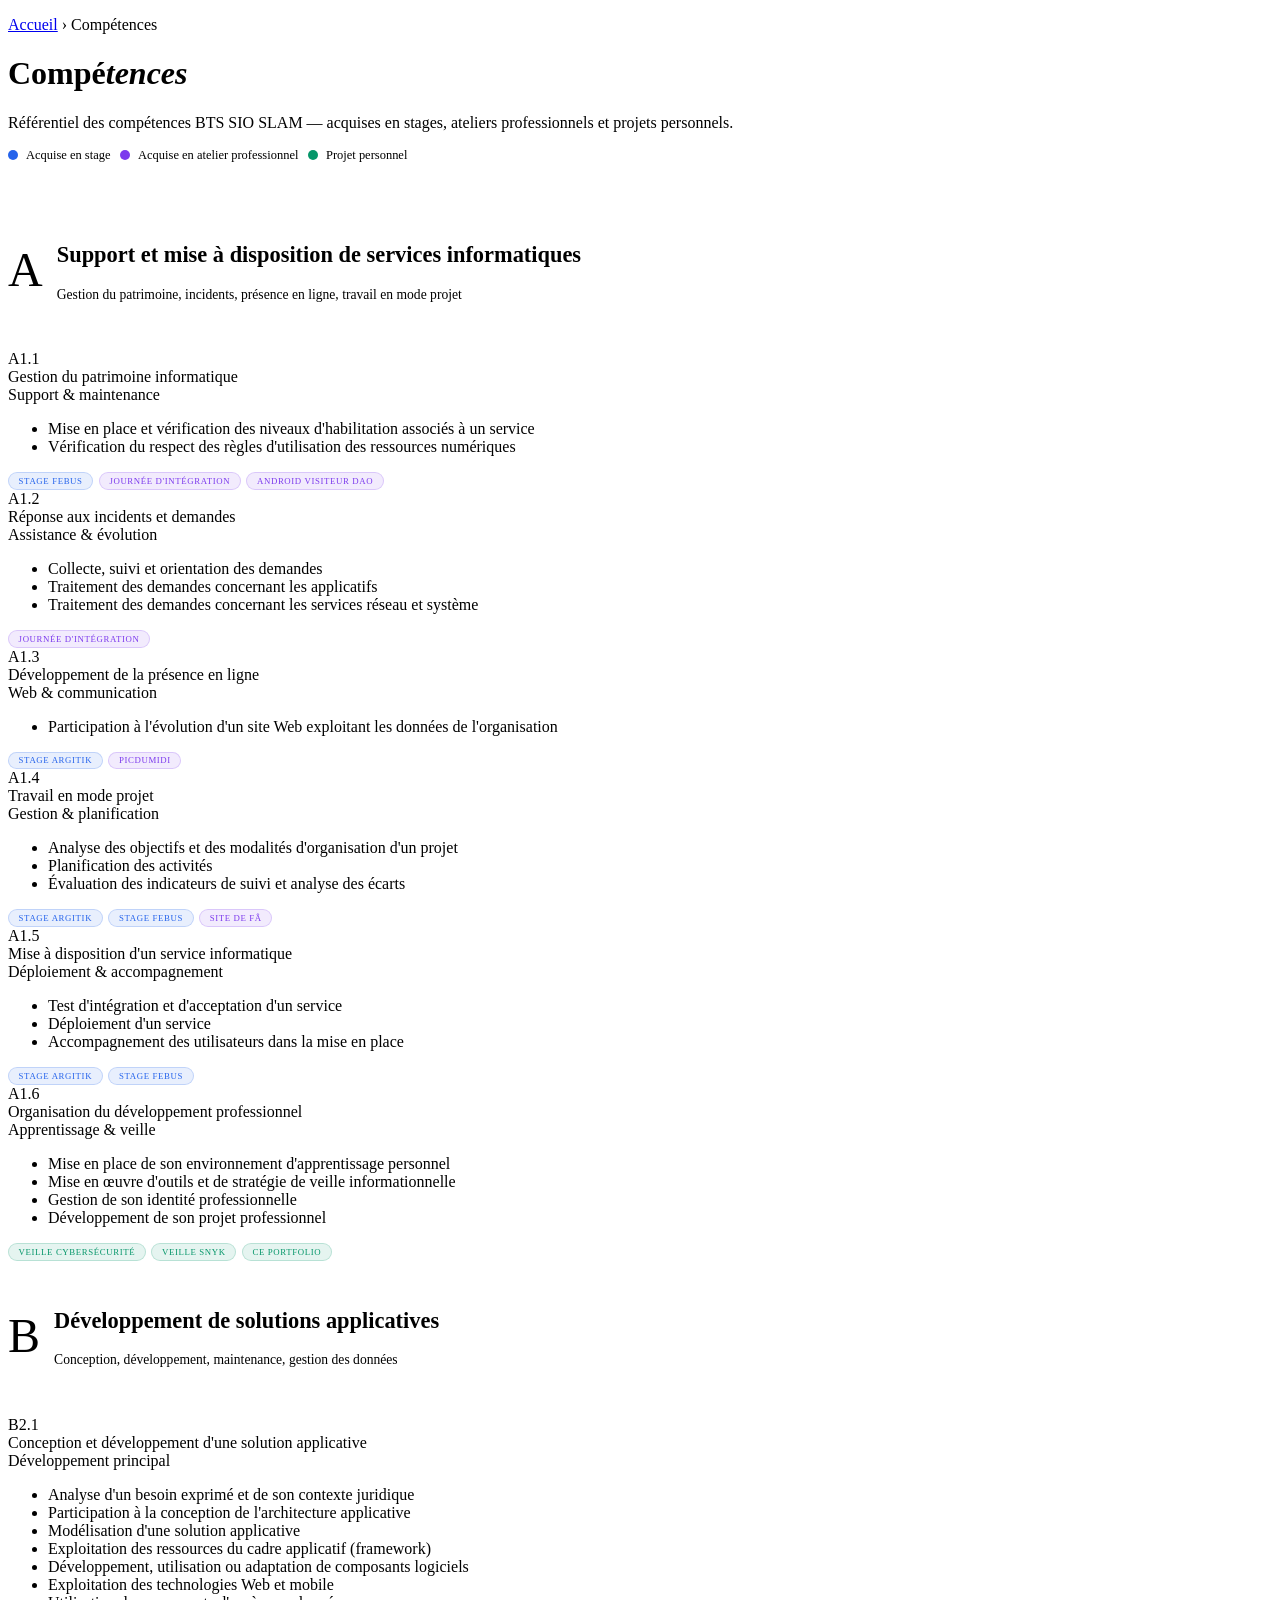
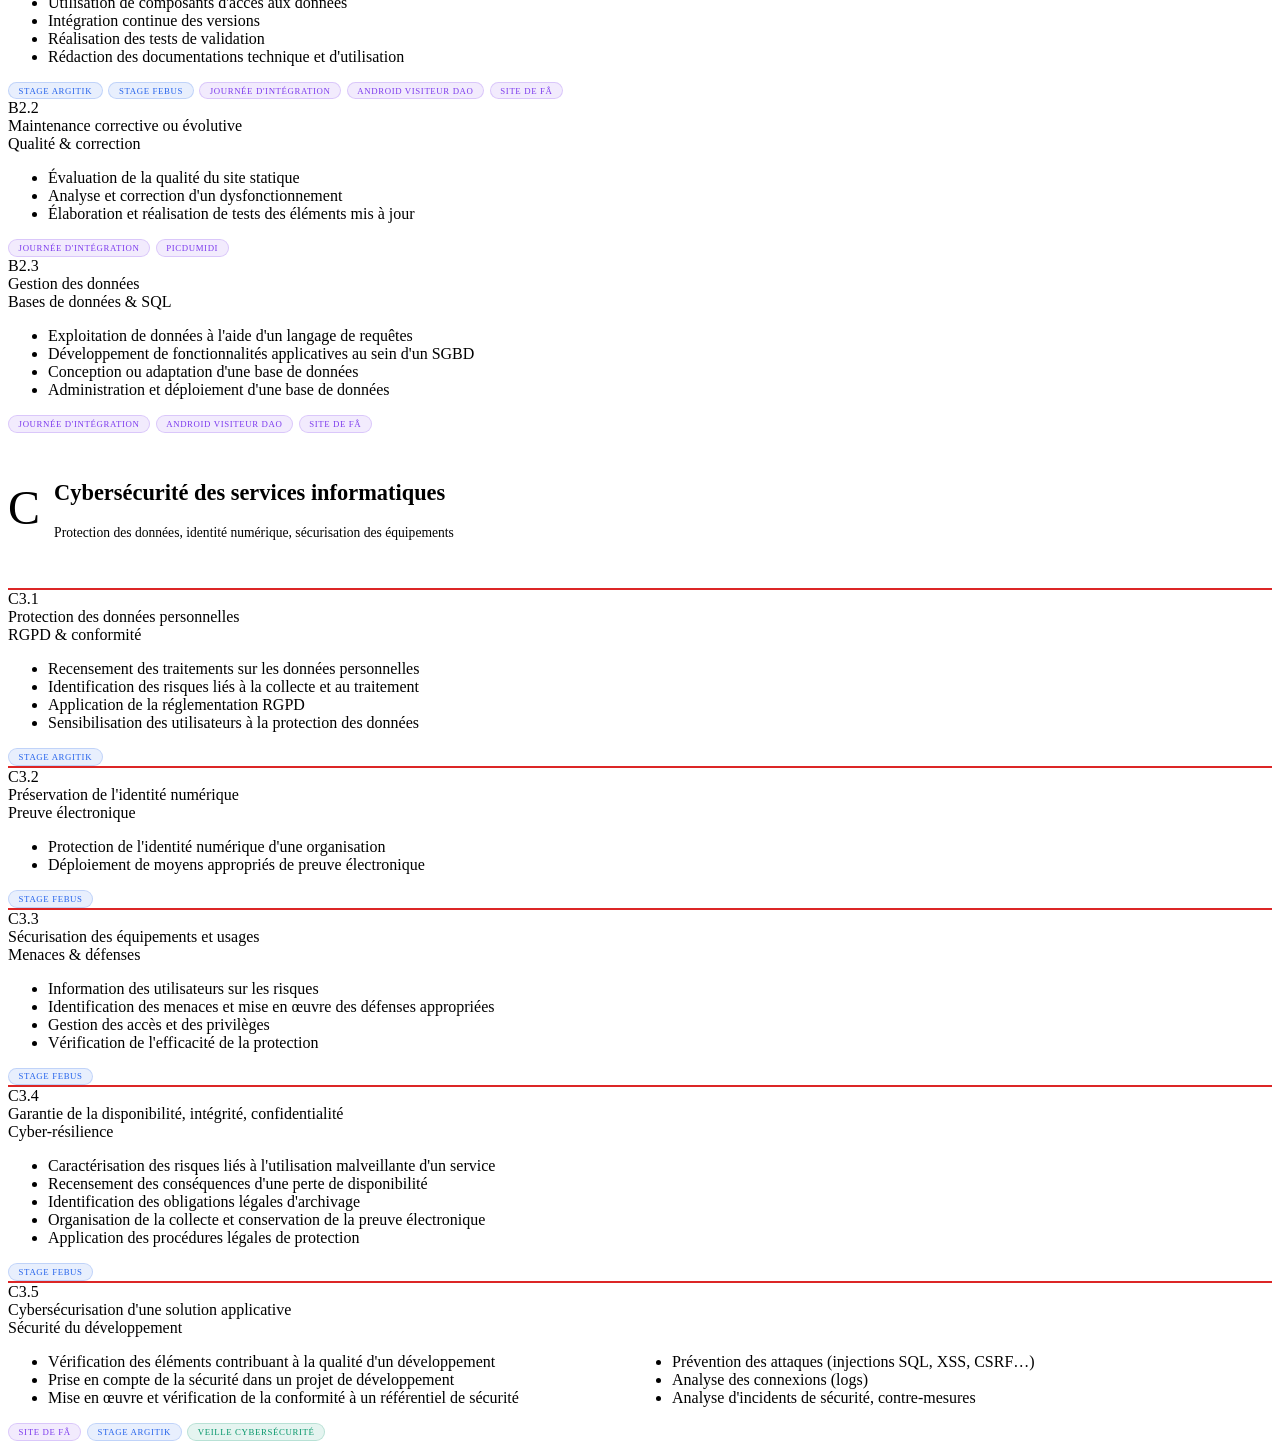
==== portfolio/pages/competences.html @ 2423eb5c "Remplacer Gestion Commande V2 par Android Visiteur DAO - Créer nouvelle page atelier-android-visiteu" ====
<!DOCTYPE html>
<html lang="fr" data-theme="light">
<head>
<meta charset="UTF-8">
<!-- Sécurité -->
<meta http-equiv="Content-Security-Policy" content="default-src 'self'; script-src 'self'; style-src 'self' 'unsafe-inline' https://fonts.googleapis.com; font-src 'self' https://fonts.gstatic.com; img-src 'self' data:; connect-src 'self' https://formspree.io; frame-src 'none'; object-src 'none'; base-uri 'self'; form-action 'self' https://formspree.io;">
<meta name="referrer" content="strict-origin-when-cross-origin">
<meta name="viewport" content="width=device-width, initial-scale=1.0">
<title>Compétences BTS SIO — Annaëlle Champiau</title>
<meta name="description" content="Référentiel de compétences BTS SIO SLAM d'Annaëlle Champiau.">
<link rel="preconnect" href="https://fonts.googleapis.com">
<link rel="preconnect" href="https://fonts.gstatic.com" crossorigin>
<link href="https://fonts.googleapis.com/css2?family=Orbitron:wght@400;500;600;700;800&family=Exo+2:ital,wght@0,300;0,400;0,500;0,600;0,700;1,400&family=Baloo+2:wght@400;500;600;700;800&family=Quicksand:wght@300;400;500;600;700&family=JetBrains+Mono:wght@400;500;700&display=swap" rel="stylesheet">
<link rel="stylesheet" href="../assets/css/shared.css">
<style>
  /* Legend */
  .legend { display:flex; flex-wrap:wrap; gap:.6rem; margin-bottom:2rem; }
  .legend-item { display:flex; align-items:center; gap:.5rem; font-size:.78rem; color:var(--text-soft); }
  .legend-dot { width:10px; height:10px; border-radius:50%; flex-shrink:0; }
  .dot-stages    { background:#2563eb; }
  .dot-ateliers  { background:#7c3aed; }
  .dot-transv    { background:#059669; }
  .dot-secu      { background:#dc2626; }

  /* Competence block with source pills */
  .comp-source { display:flex; flex-wrap:wrap; gap:.35rem; margin-top:.75rem; }
  .source-pill {
    font-family:var(--font-mono); font-size:.55rem;
    padding:.18rem .6rem; border-radius:99px;
    letter-spacing:.07em; text-transform:uppercase;
  }
  .sp-stage   { background:rgba(37,99,235,.1); border:1px solid rgba(37,99,235,.2); color:#2563eb; }
  .sp-atelier { background:rgba(124,58,237,.1); border:1px solid rgba(124,58,237,.2); color:#7c3aed; }
  .sp-perso   { background:rgba(5,150,105,.1); border:1px solid rgba(5,150,105,.2); color:#059669; }

  /* Category header */
  .cat-header {
    padding:1.8rem 0 .6rem;
    display:flex; align-items:center; gap:1rem;
    margin-bottom:1.5rem;
  }
  .cat-num {
    font-family:var(--font-display); font-size:3rem; font-weight:300;
    color:var(--border-h); line-height:1; flex-shrink:0; letter-spacing:-.04em;
  }
  .cat-title { font-family:var(--font-display); font-size:1.4rem; font-weight:600; color:var(--text); }
  .cat-desc { font-size:.85rem; color:var(--text-soft); margin-top:.2rem; }
  .cat-line { flex:1; height:1px; background:var(--border); min-width:20px; }
</style>
</head>
<body>
<script src="../assets/js/nav-fragment.js"></script>

<header class="page-hero">
  <div class="page-hero-inner">
    <p class="page-breadcrumb"><a href="../../index.html">Accueil</a> › Compétences</p>
    <h1 class="page-title">Compé<em>tences</em></h1>
    <p class="page-subtitle">Référentiel des compétences BTS SIO SLAM — acquises en stages, ateliers professionnels et projets personnels.</p>
  </div>
</header>

<main id="main">

<!-- Légende -->
<section class="section" style="padding-bottom:0">
  <div class="container">
    <div class="legend reveal">
      <div class="legend-item"><span class="legend-dot dot-stages"></span>Acquise en stage</div>
      <div class="legend-item"><span class="legend-dot dot-ateliers"></span>Acquise en atelier professionnel</div>
      <div class="legend-item"><span class="legend-dot dot-transv"></span>Projet personnel</div>
    </div>
  </div>
</section>

<!-- ═══ BLOC A — SUPPORT & MISE À DISPOSITION ═══ -->
<section class="section section--alt">
  <div class="container">
    <div class="cat-header reveal">
      <span class="cat-num">A</span>
      <div>
        <h2 class="cat-title">Support et mise à disposition de services informatiques</h2>
        <p class="cat-desc">Gestion du patrimoine, incidents, présence en ligne, travail en mode projet</p>
      </div>
      <div class="cat-line"></div>
    </div>

    <div class="comp-grid reveal">

      <div class="card comp-card card--lift d1">
        <div class="comp-num">A1.1</div>
        <div class="comp-title">Gestion du patrimoine informatique</div>
        <div class="comp-sub">Support &amp; maintenance</div>
        <ul class="comp-list">
          <li>Mise en place et vérification des niveaux d'habilitation associés à un service</li>
          <li>Vérification du respect des règles d'utilisation des ressources numériques</li>
        </ul>
        <div class="comp-source">
          <span class="source-pill sp-stage">Stage Febus</span>
          <span class="source-pill sp-atelier">Journée d'intégration</span>
          <span class="source-pill sp-atelier">Android Visiteur DAO</span>
        </div>
      </div>

      <div class="card comp-card card--lift d2">
        <div class="comp-num">A1.2</div>
        <div class="comp-title">Réponse aux incidents et demandes</div>
        <div class="comp-sub">Assistance &amp; évolution</div>
        <ul class="comp-list">
          <li>Collecte, suivi et orientation des demandes</li>
          <li>Traitement des demandes concernant les applicatifs</li>
          <li>Traitement des demandes concernant les services réseau et système</li>
        </ul>
        <div class="comp-source">
          <span class="source-pill sp-atelier">Journée d'intégration</span>
        </div>
      </div>

      <div class="card comp-card card--lift d3">
        <div class="comp-num">A1.3</div>
        <div class="comp-title">Développement de la présence en ligne</div>
        <div class="comp-sub">Web &amp; communication</div>
        <ul class="comp-list">
          <li>Participation à l'évolution d'un site Web exploitant les données de l'organisation</li>
        </ul>
        <div class="comp-source">
          <span class="source-pill sp-stage">Stage Argitik</span>
          <span class="source-pill sp-atelier">PicDuMidi</span>
        </div>
      </div>

      <div class="card comp-card card--lift d1">
        <div class="comp-num">A1.4</div>
        <div class="comp-title">Travail en mode projet</div>
        <div class="comp-sub">Gestion &amp; planification</div>
        <ul class="comp-list">
          <li>Analyse des objectifs et des modalités d'organisation d'un projet</li>
          <li>Planification des activités</li>
          <li>Évaluation des indicateurs de suivi et analyse des écarts</li>
        </ul>
        <div class="comp-source">
          <span class="source-pill sp-stage">Stage Argitik</span>
          <span class="source-pill sp-stage">Stage Febus</span>
          <span class="source-pill sp-atelier">Site de Fâ</span>
        </div>
      </div>

      <div class="card comp-card card--lift d2">
        <div class="comp-num">A1.5</div>
        <div class="comp-title">Mise à disposition d'un service informatique</div>
        <div class="comp-sub">Déploiement &amp; accompagnement</div>
        <ul class="comp-list">
          <li>Test d'intégration et d'acceptation d'un service</li>
          <li>Déploiement d'un service</li>
          <li>Accompagnement des utilisateurs dans la mise en place</li>
        </ul>
        <div class="comp-source">
          <span class="source-pill sp-stage">Stage Argitik</span>
          <span class="source-pill sp-stage">Stage Febus</span>
        </div>
      </div>

      <div class="card comp-card card--lift d3">
        <div class="comp-num">A1.6</div>
        <div class="comp-title">Organisation du développement professionnel</div>
        <div class="comp-sub">Apprentissage &amp; veille</div>
        <ul class="comp-list">
          <li>Mise en place de son environnement d'apprentissage personnel</li>
          <li>Mise en œuvre d'outils et de stratégie de veille informationnelle</li>
          <li>Gestion de son identité professionnelle</li>
          <li>Développement de son projet professionnel</li>
        </ul>
        <div class="comp-source">
          <span class="source-pill sp-perso">Veille Cybersécurité</span>
          <span class="source-pill sp-perso">Veille Snyk</span>
          <span class="source-pill sp-perso">Ce portfolio</span>
        </div>
      </div>

    </div>
  </div>
</section>

<!-- ═══ BLOC B — DÉVELOPPEMENT APPLICATIF ═══ -->
<section class="section">
  <div class="container">
    <div class="cat-header reveal">
      <span class="cat-num">B</span>
      <div>
        <h2 class="cat-title">Développement de solutions applicatives</h2>
        <p class="cat-desc">Conception, développement, maintenance, gestion des données</p>
      </div>
      <div class="cat-line"></div>
    </div>

    <div class="comp-grid reveal">

      <div class="card comp-card card--lift d1">
        <div class="comp-num">B2.1</div>
        <div class="comp-title">Conception et développement d'une solution applicative</div>
        <div class="comp-sub">Développement principal</div>
        <ul class="comp-list">
          <li>Analyse d'un besoin exprimé et de son contexte juridique</li>
          <li>Participation à la conception de l'architecture applicative</li>
          <li>Modélisation d'une solution applicative</li>
          <li>Exploitation des ressources du cadre applicatif (framework)</li>
          <li>Développement, utilisation ou adaptation de composants logiciels</li>
          <li>Exploitation des technologies Web et mobile</li>
          <li>Utilisation de composants d'accès aux données</li>
          <li>Intégration continue des versions</li>
          <li>Réalisation des tests de validation</li>
          <li>Rédaction des documentations technique et d'utilisation</li>
        </ul>
        <div class="comp-source">
          <span class="source-pill sp-stage">Stage Argitik</span>
          <span class="source-pill sp-stage">Stage Febus</span>
          <span class="source-pill sp-atelier">Journée d'intégration</span>
          <span class="source-pill sp-atelier">Android Visiteur DAO</span>
          <span class="source-pill sp-atelier">Site de Fâ</span>
        </div>
      </div>

      <div class="card comp-card card--lift d2">
        <div class="comp-num">B2.2</div>
        <div class="comp-title">Maintenance corrective ou évolutive</div>
        <div class="comp-sub">Qualité &amp; correction</div>
        <ul class="comp-list">
          <li>Évaluation de la qualité du site statique</li>
          <li>Analyse et correction d'un dysfonctionnement</li>
          <li>Élaboration et réalisation de tests des éléments mis à jour</li>
        </ul>
        <div class="comp-source">
          <span class="source-pill sp-atelier">Journée d'intégration</span>
          <span class="source-pill sp-atelier">PicDuMidi</span>
        </div>
      </div>

      <div class="card comp-card card--lift d3">
        <div class="comp-num">B2.3</div>
        <div class="comp-title">Gestion des données</div>
        <div class="comp-sub">Bases de données &amp; SQL</div>
        <ul class="comp-list">
          <li>Exploitation de données à l'aide d'un langage de requêtes</li>
          <li>Développement de fonctionnalités applicatives au sein d'un SGBD</li>
          <li>Conception ou adaptation d'une base de données</li>
          <li>Administration et déploiement d'une base de données</li>
        </ul>
        <div class="comp-source">
          <span class="source-pill sp-atelier">Journée d'intégration</span>
          <span class="source-pill sp-atelier">Android Visiteur DAO</span>
          <span class="source-pill sp-atelier">Site de Fâ</span>
        </div>
      </div>

    </div>
  </div>
</section>

<!-- ═══ BLOC C — CYBERSÉCURITÉ ═══ -->
<section class="section section--alt">
  <div class="container">
    <div class="cat-header reveal">
      <span class="cat-num">C</span>
      <div>
        <h2 class="cat-title">Cybersécurité des services informatiques</h2>
        <p class="cat-desc">Protection des données, identité numérique, sécurisation des équipements</p>
      </div>
      <div class="cat-line"></div>
    </div>

    <div class="comp-grid reveal">

      <div class="card comp-card card--lift d1" style="border-top:2px solid #dc2626">
        <div class="comp-num">C3.1</div>
        <div class="comp-title">Protection des données personnelles</div>
        <div class="comp-sub">RGPD &amp; conformité</div>
        <ul class="comp-list">
          <li>Recensement des traitements sur les données personnelles</li>
          <li>Identification des risques liés à la collecte et au traitement</li>
          <li>Application de la réglementation RGPD</li>
          <li>Sensibilisation des utilisateurs à la protection des données</li>
        </ul>
        <div class="comp-source">
          <span class="source-pill sp-stage">Stage Argitik</span>
        </div>
      </div>

      <div class="card comp-card card--lift d2" style="border-top:2px solid #dc2626">
        <div class="comp-num">C3.2</div>
        <div class="comp-title">Préservation de l'identité numérique</div>
        <div class="comp-sub">Preuve électronique</div>
        <ul class="comp-list">
          <li>Protection de l'identité numérique d'une organisation</li>
          <li>Déploiement de moyens appropriés de preuve électronique</li>
        </ul>
        <div class="comp-source">
          <span class="source-pill sp-stage">Stage Febus</span>
        </div>
      </div>

      <div class="card comp-card card--lift d3" style="border-top:2px solid #dc2626">
        <div class="comp-num">C3.3</div>
        <div class="comp-title">Sécurisation des équipements et usages</div>
        <div class="comp-sub">Menaces &amp; défenses</div>
        <ul class="comp-list">
          <li>Information des utilisateurs sur les risques</li>
          <li>Identification des menaces et mise en œuvre des défenses appropriées</li>
          <li>Gestion des accès et des privilèges</li>
          <li>Vérification de l'efficacité de la protection</li>
        </ul>
        <div class="comp-source">
          <span class="source-pill sp-stage">Stage Febus</span>
        </div>
      </div>

      <div class="card comp-card card--lift d1" style="border-top:2px solid #dc2626">
        <div class="comp-num">C3.4</div>
        <div class="comp-title">Garantie de la disponibilité, intégrité, confidentialité</div>
        <div class="comp-sub">Cyber-résilience</div>
        <ul class="comp-list">
          <li>Caractérisation des risques liés à l'utilisation malveillante d'un service</li>
          <li>Recensement des conséquences d'une perte de disponibilité</li>
          <li>Identification des obligations légales d'archivage</li>
          <li>Organisation de la collecte et conservation de la preuve électronique</li>
          <li>Application des procédures légales de protection</li>
        </ul>
        <div class="comp-source">
          <span class="source-pill sp-stage">Stage Febus</span>
        </div>
      </div>

      <div class="card comp-card card--lift d2" style="border-top:2px solid #dc2626;grid-column:span 2">
        <div class="comp-num">C3.5</div>
        <div class="comp-title">Cybersécurisation d'une solution applicative</div>
        <div class="comp-sub">Sécurité du développement</div>
        <ul class="comp-list" style="columns:2;gap:1.5rem">
          <li>Vérification des éléments contribuant à la qualité d'un développement</li>
          <li>Prise en compte de la sécurité dans un projet de développement</li>
          <li>Mise en œuvre et vérification de la conformité à un référentiel de sécurité</li>
          <li>Prévention des attaques (injections SQL, XSS, CSRF…)</li>
          <li>Analyse des connexions (logs)</li>
          <li>Analyse d'incidents de sécurité, contre-mesures</li>
        </ul>
        <div class="comp-source">
          <span class="source-pill sp-atelier">Site de Fâ</span>
          <span class="source-pill sp-stage">Stage Argitik</span>
          <span class="source-pill sp-perso">Veille Cybersécurité</span>
        </div>
      </div>

    </div>
  </div>
</section>

</main>

<script src="../assets/js/shared.js"></script>
</body>
</html>
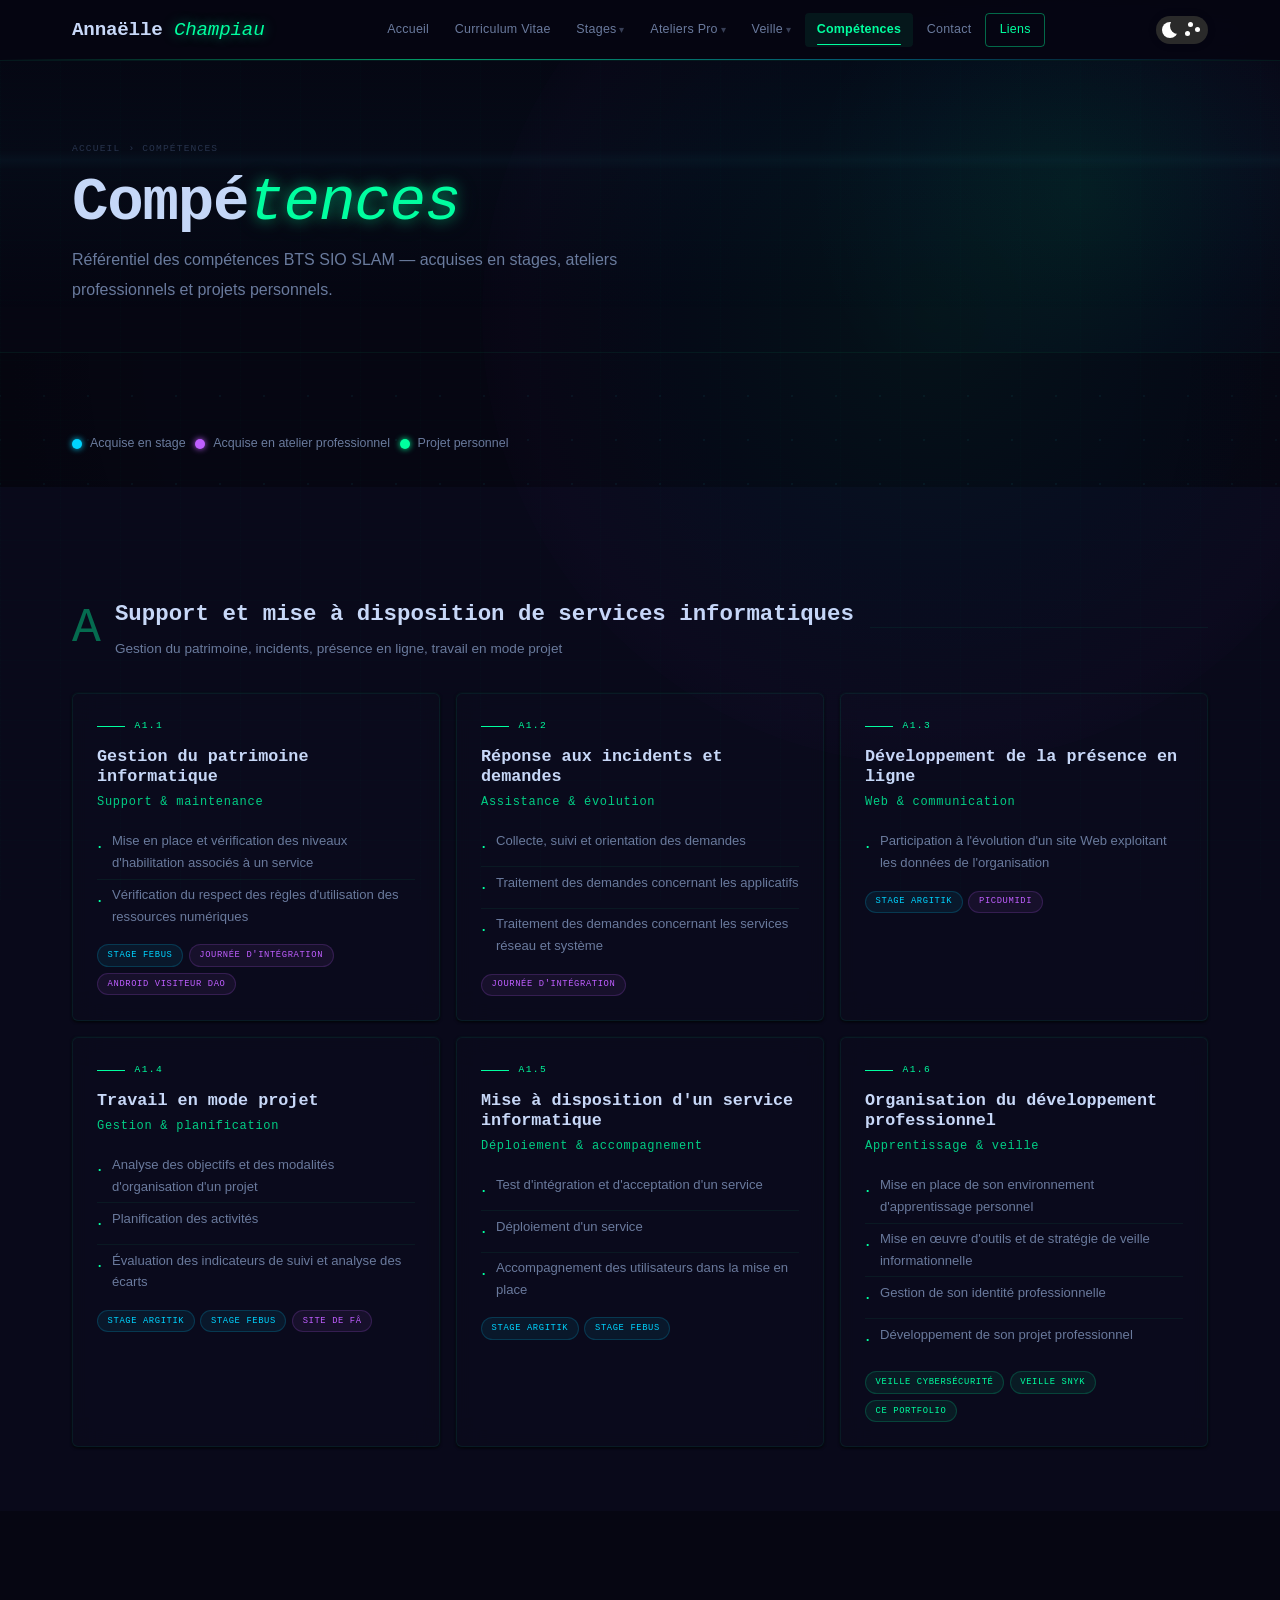
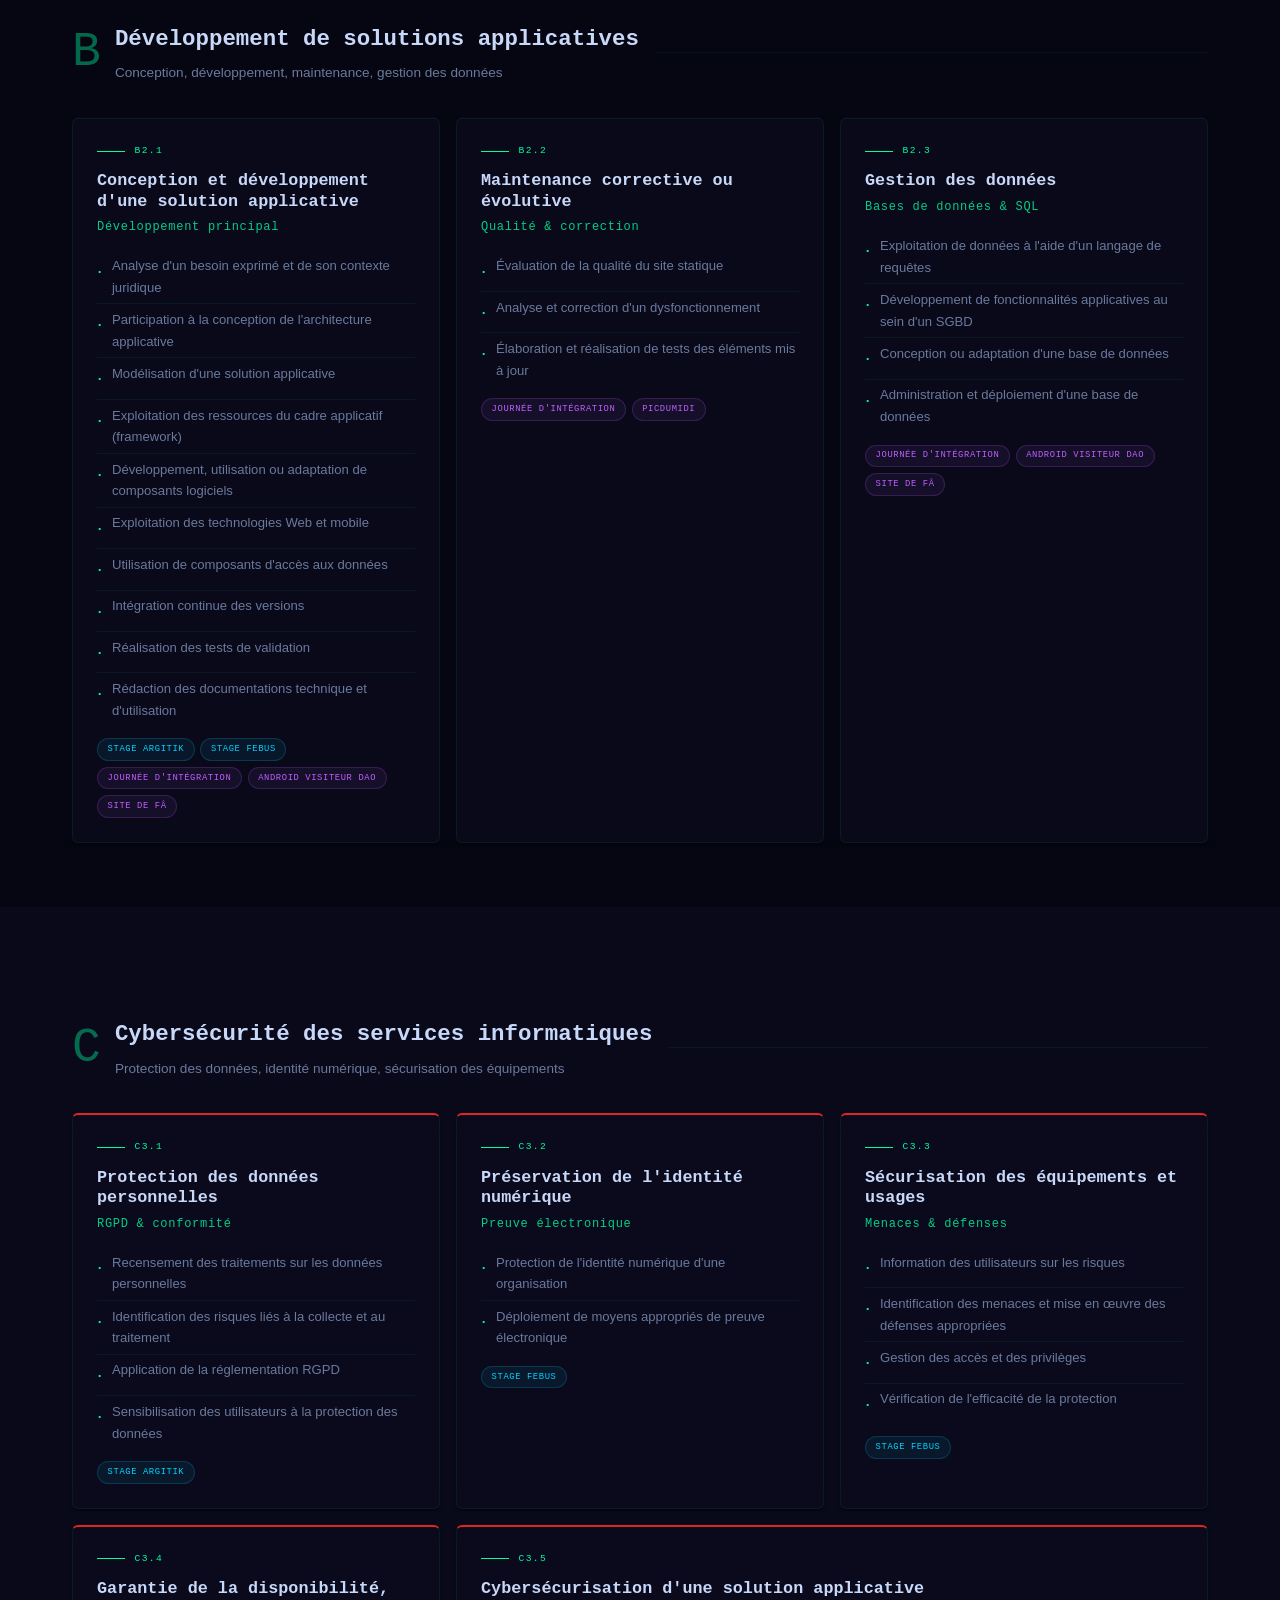
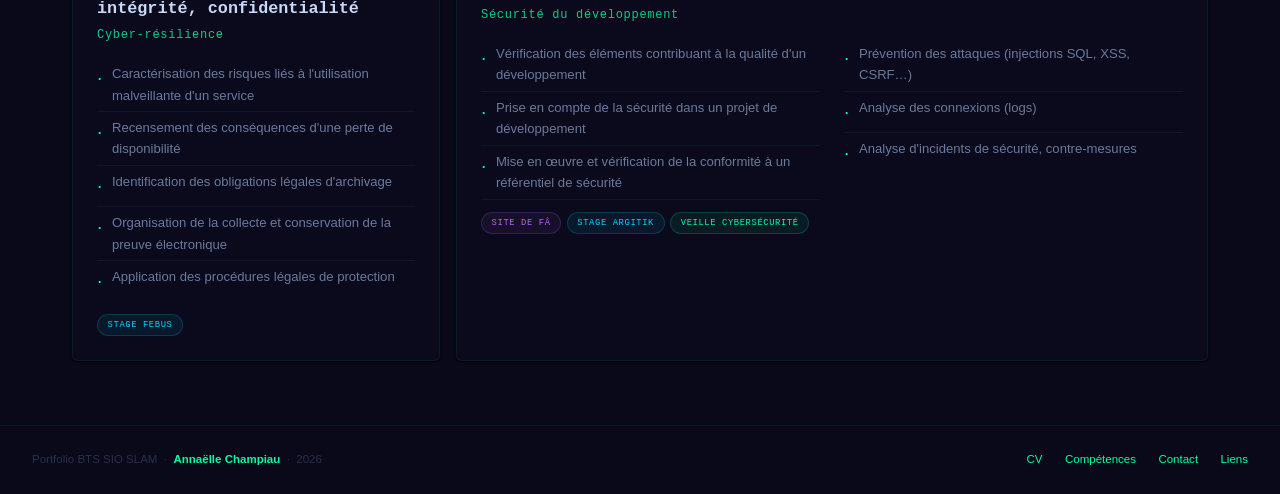
==== commit a779da75: "test" ====
--- a/portfolio/pages/competences.html
+++ b/portfolio/pages/competences.html
@@ -6,7 +6,7 @@
 <meta http-equiv="Content-Security-Policy" content="default-src 'self'; script-src 'self'; style-src 'self' 'unsafe-inline' https://fonts.googleapis.com; font-src 'self' https://fonts.gstatic.com; img-src 'self' data:; connect-src 'self' https://formspree.io; frame-src 'none'; object-src 'none'; base-uri 'self'; form-action 'self' https://formspree.io;">
 <meta name="referrer" content="strict-origin-when-cross-origin">
 <meta name="viewport" content="width=device-width, initial-scale=1.0">
-<title>Compétences BTS SIO — Annaëlle Champiau</title>
+<title>Compétences BTS SIO</title>
 <meta name="description" content="Référentiel de compétences BTS SIO SLAM d'Annaëlle Champiau.">
 <link rel="preconnect" href="https://fonts.googleapis.com">
 <link rel="preconnect" href="https://fonts.gstatic.com" crossorigin>
--- a/portfolio/assets/css/shared.css
+++ b/portfolio/assets/css/shared.css
@@ -0,0 +1,1794 @@
+/* ════════════════════════════════════════════════════
+   Portfolio Annaëlle Champiau — shared.css v8
+   Direction artistique : Cozy Warm Neo-Brut (light) / DeFi Cyberpunk (dark)
+   Light : crème chaude · pêche pâle · Baloo 2 / Quicksand · bordures épaisses
+   Dark  : OLED noir · Neon Mint · Violet électrique · Cyan · Grid circuit
+════════════════════════════════════════════════════ */
+@import url('https://fonts.googleapis.com/css2?family=Orbitron:wght@400;500;600;700;800&family=Exo+2:ital,wght@0,300;0,400;0,500;0,600;0,700;1,400&family=Baloo+2:wght@400;500;600;700;800&family=Quicksand:wght@300;400;500;600;700&family=JetBrains+Mono:wght@400;500;700&display=swap');
+
+/* ── Curseurs personnalisés par thème ── */
+:root {
+  /* Dark — Cyber : flèche HUD neon mint + viseur */
+  --cursor: url('../images/cyber_cursor_32.png') 1 1, auto;
+}
+[data-theme="light"] {
+  /* Light — Cozy : flèche crème néo-brut + étoile sparkle */
+  --cursor: url('../images/cozy_cursor_32.png') 1 1, auto;
+}
+
+/* ── Tokens DARK — DeFi Cyberpunk ── */
+:root {
+  --bg:          #060612;   /* OLED noir absolu, légèrement violet */
+  --bg-2:        #09091A;
+  --bg-3:        #0D0D22;
+  --surface:     #0B0B1C;
+  --border:      rgba(0,255,159,.06);
+  --border-h:    rgba(0,255,159,.4);
+  --text:        #C8D8F8;   /* blanc bleuté — lisible sur noir */
+  --text-soft:   #6A7A9D;
+  --text-muted:  #28304A;
+  --accent:      #00FF9F;   /* neon mint — DeFi green */
+  --accent-dim:  rgba(0,255,159,.07);
+  --accent-h:    #00E890;
+  --violet:      #BF5FFF;   /* violet électrique */
+  --teal:        #00D4FF;   /* cyan électrique */
+  --gold:        #FFD454;   /* DeFi gold */
+  --red:         #FF3370;   /* neon rose-rouge */
+  --green:       #00FF9F;
+  --nav-bg:      rgba(6,6,18,.97);
+  --shadow-sm:   0 1px 3px rgba(0,0,0,.95), 0 0 0 1px rgba(0,255,159,.04);
+  --shadow-md:   0 4px 20px rgba(0,0,0,.98), 0 0 30px rgba(0,255,159,.05);
+  --shadow-lg:   0 8px 48px #000,            0 0 60px rgba(0,255,159,.07);
+  --radius:      6px;       /* cyberpunk = angles nets */
+  --radius-sm:   4px;
+  --ease:        cubic-bezier(.4,0,.2,1);
+  --ease-spring: cubic-bezier(.34,1.56,.64,1);
+  --dur:         .22s;
+  --font-display:'Orbitron', 'JetBrains Mono', monospace;  /* HUD / DeFi */
+  --font-body:   'Exo 2', 'Sora', sans-serif;              /* lisible tech */
+  --font-mono:   'JetBrains Mono', monospace;
+}
+
+/* ── Tokens LIGHT — Cozy Warm Neo-Brut ── */
+[data-theme="light"] {
+  --font-display:'Baloo 2', sans-serif;   /* chaud, arrondi, cozy */
+  --font-body:   'Quicksand', sans-serif; /* aérien, doux, lisible */
+  --font-mono:   'JetBrains Mono', monospace;
+  --radius:      18px;
+  --radius-sm:   10px;
+  --bg:          #FDF8F4;   /* crème ivoire très doux */
+  --bg-2:        #F7F0E8;   /* crème légèrement plus foncée */
+  --bg-3:        #EEE5D8;   /* beige sable doux */
+  --surface:     #FFFFFF;
+  --border:      #2A2240;   /* aubergine foncé — néo-brut */
+  --border-h:    #F7A68A;   /* pêche pâle au hover */
+  --text:        #2A2240;   /* aubergine profond — chaud */
+  --text-soft:   #4A3F60;   /* mauve-gris */
+  --text-muted:  #8C84A0;   /* lavande douce */
+  --accent:      #F7A68A;   /* pêche pâle — chaleureux */
+  --accent-dim:  rgba(247,166,138,.13);
+  --accent-h:    #EE8A6A;   /* pêche foncé hover */
+  --violet:      #A98FD8;   /* lilas doux */
+  --teal:        #5BC8C0;   /* menthe/turquoise douce */
+  --gold:        #F0B860;   /* caramel doux */
+  --red:         #E86070;   /* corail chaud */
+  --nav-bg:      #FFFFFF;
+  --shadow-sm:   3px 3px 0 #2A2240;
+  --shadow-md:   4px 4px 0 #2A2240;
+  --shadow-lg:   5px 5px 0 #2A2240;
+}
+
+@media(prefers-reduced-motion:reduce){ *,*::before,*::after{ animation-duration:.01ms!important; transition-duration:.01ms!important; } }
+*,*::before,*::after{ margin:0; padding:0; box-sizing:border-box; }
+html{ scroll-behavior:smooth; font-size:16px; }
+
+body{
+  background:var(--bg); color:var(--text);
+  font-family:var(--font-body); font-weight:400; line-height:1.7;
+  transition:background .4s,color .4s;
+  overflow-x:hidden;
+  cursor:var(--cursor);
+}
+
+/* Grain subtil */
+body::before{
+  content:''; position:fixed; inset:0; z-index:1; pointer-events:none;
+  background-image:url("data:image/svg+xml,%3Csvg viewBox='0 0 200 200' xmlns='http://www.w3.org/2000/svg'%3E%3Cfilter id='n'%3E%3CfeTurbulence type='fractalNoise' baseFrequency='0.85' numOctaves='4' stitchTiles='stitch'/%3E%3C/filter%3E%3Crect width='100%25' height='100%25' filter='url(%23n)' opacity='0.035'/%3E%3C/svg%3E");
+  opacity:.5;
+}
+
+/* Skip link */
+.skip{ position:fixed;top:-44px;left:1rem;z-index:9999;background:var(--accent);color:#000;padding:.45rem 1rem;border-radius:4px;font-family:var(--font-mono);font-size:.72rem;text-decoration:none;transition:top .2s; }
+.skip:focus{ top:1rem; }
+
+/* ════════════════════════════
+   NAV
+════════════════════════════ */
+.site-nav{
+  position:fixed; inset-inline:0; top:0; z-index:200;
+  background:var(--nav-bg);
+  backdrop-filter:blur(20px) saturate(140%);
+  border-bottom:1px solid var(--border);
+  transition:background .4s,border-color .3s;
+}
+.nav-inner{
+  max-width:1200px; margin:0 auto;
+  display:flex; align-items:center; justify-content:space-between;
+  padding:.8rem 2rem; gap:1rem;
+}
+.nav-brand{
+  font-family:var(--font-display); font-weight:700; font-size:1.2rem;
+  color:var(--text); text-decoration:none; letter-spacing:-.01em;
+  white-space:nowrap; flex-shrink:0; transition:color .2s;
+}
+.nav-brand:hover{ color:var(--accent); }
+.nav-brand em{ font-style:italic; font-weight:400; color:var(--accent); }
+
+.nav-menu{ display:flex; align-items:center; gap:.1rem; list-style:none; }
+.nav-item{ position:relative; }
+.nav-link{
+  font-family:var(--font-body); font-size:.78rem; font-weight:500;
+  color:var(--text-soft); text-decoration:none; letter-spacing:.02em;
+  padding:.4rem .75rem; border-radius:var(--radius-sm);
+  transition:color var(--dur),background var(--dur);
+  display:block; white-space:nowrap;
+}
+.nav-link:hover,.nav-link.active{ color:var(--accent); background:var(--accent-dim); }
+.nav-link--accent{ color:var(--accent)!important; border:1px solid var(--border-h); border-radius:var(--radius-sm); padding:.35rem .85rem!important; }
+.nav-link.active{ font-weight:600; }
+
+.nav-dropdown{ position:relative; }
+.nav-dropdown>.nav-link::after{ content:' ▾'; font-size:.6rem; opacity:.5; }
+.dropdown-menu{
+  position:absolute; top:calc(100% + 8px); left:50%;
+  transform:translateX(-50%) translateY(-6px);
+  min-width:200px;
+  background:var(--bg-3); border:1px solid var(--border);
+  border-radius:var(--radius); box-shadow:var(--shadow-lg);
+  padding:.5rem;
+  opacity:0; visibility:hidden; pointer-events:none;
+  transition:opacity .2s,transform .2s,visibility .2s;
+  z-index:300;
+}
+.nav-dropdown:hover .dropdown-menu,
+.nav-dropdown:focus-within .dropdown-menu{
+  opacity:1; visibility:visible; pointer-events:all;
+  transform:translateX(-50%) translateY(0);
+}
+.dropdown-menu a{
+  display:flex; align-items:center; gap:.6rem;
+  font-size:.78rem; color:var(--text-soft);
+  padding:.55rem .9rem; border-radius:var(--radius-sm);
+  text-decoration:none; transition:color var(--dur),background var(--dur);
+}
+.dropdown-menu a::before{ content:''; width:4px; height:4px; border-radius:50%; background:var(--accent); opacity:0; transition:opacity .2s; flex-shrink:0; }
+.dropdown-menu a:hover{ color:var(--accent); background:var(--accent-dim); }
+.dropdown-menu a:hover::before{ opacity:1; }
+
+.nav-right{ display:flex; align-items:center; gap:.75rem; flex-shrink:0; }
+
+/* ── Theme Switch (uiverse.io/JustCode14/red-dingo-61) ── */
+.switch{font-size:13px;position:relative;display:inline-block;width:4em;height:2.2em;border-radius:30px;box-shadow:0 0 10px rgba(0,0,0,.1);flex-shrink:0;}
+.switch input{opacity:0;width:0;height:0;}
+.slider{position:absolute;cursor:pointer;top:0;left:0;right:0;bottom:0;background-color:#2a2a2a;transition:.4s;border-radius:30px;overflow:hidden;}
+.slider:before{position:absolute;content:"";height:1.2em;width:1.2em;border-radius:20px;left:.5em;bottom:.5em;transition:.4s;transition-timing-function:cubic-bezier(.81,-.04,.38,1.5);box-shadow:inset 8px -4px 0px 0px #fff;}
+.switch input:checked+.slider{background-color:#00a6ff;}
+.switch input:checked+.slider:before{transform:translateX(1.8em);box-shadow:inset 15px -4px 0px 15px #ffcf48;}
+.star{background-color:#fff;border-radius:50%;position:absolute;width:5px;transition:all .4s;height:5px;}
+.star_1{left:2.5em;top:.5em;}
+.star_2{left:2.2em;top:1.2em;}
+.star_3{left:3em;top:.9em;}
+.switch input:checked~.slider .star{opacity:0;}
+.cloud{width:3.5em;position:absolute;bottom:-1.4em;left:-1.1em;opacity:0;transition:all .4s;}
+.switch input:checked~.slider .cloud{opacity:1;}
+
+.nav-toggle{
+  display:none; flex-direction:column; gap:4px;
+  background:none; border:none; cursor:pointer; padding:.4rem;
+}
+.nav-toggle span{ width:20px; height:1.5px; background:var(--text); border-radius:2px; display:block; transition:transform .22s,opacity .22s; }
+.nav-toggle.open span:nth-child(1){ transform:translateY(5.5px) rotate(45deg); }
+.nav-toggle.open span:nth-child(2){ opacity:0; }
+.nav-toggle.open span:nth-child(3){ transform:translateY(-5.5px) rotate(-45deg); }
+
+@media(max-width:1100px){
+  .nav-toggle{ display:flex; }
+  .nav-menu{ display:none; position:absolute; top:100%; left:0; right:0; flex-direction:column; align-items:stretch; gap:0; background:var(--nav-bg); border-bottom:1px solid var(--border); padding:.8rem 1.5rem 1rem; backdrop-filter:blur(20px); }
+  .nav-menu.open{ display:flex; }
+  .nav-link{ font-size:.88rem; padding:.7rem .8rem; }
+  .dropdown-menu{ position:static; transform:none; opacity:1; visibility:visible; pointer-events:all; box-shadow:none; border:none; padding:.2rem 0 .2rem 1rem; background:transparent; }
+}
+
+/* ════════════════════════════
+   PAGE HERO
+════════════════════════════ */
+.page-hero{
+  padding-top:85px; background:var(--bg);
+  border-bottom:1px solid var(--border);
+  position:relative; overflow:hidden;
+}
+.page-hero::after{
+  content:''; position:absolute; top:-30%; right:-8%;
+  width:600px; height:600px; border-radius:50%;
+  background:radial-gradient(circle,rgba(0,255,159,.06) 0%,rgba(0,212,255,.02) 40%,transparent 65%);
+  pointer-events:none;
+}
+.page-hero-inner{
+  max-width:1200px; margin:0 auto; padding:3.5rem 2rem 3rem;
+  position:relative; z-index:1;
+}
+.page-breadcrumb{
+  font-family:var(--font-mono); font-size:.6rem;
+  color:var(--text-muted); letter-spacing:.12em; text-transform:uppercase;
+  margin-bottom:.85rem; display:flex; align-items:center; gap:.5rem;
+}
+.page-breadcrumb a{ color:var(--text-muted); text-decoration:none; transition:color .2s; }
+.page-breadcrumb a:hover{ color:var(--accent); }
+.page-title{
+  font-family:var(--font-display); font-weight:700;
+  font-size:clamp(2.2rem,5.5vw,3.8rem);
+  letter-spacing:-.02em; line-height:1.05; color:var(--text);
+  margin-bottom:.65rem;
+}
+.page-title em{ font-style:italic; font-weight:400; color:var(--accent); }
+.page-subtitle{ font-size:1rem; color:var(--text-soft); max-width:580px; line-height:1.85; }
+
+/* ════════════════════════════
+   LAYOUT
+════════════════════════════ */
+.container{ max-width:1200px; margin:0 auto; padding:0 2rem; }
+.section{ padding:80px 0 64px; }
+.section--alt{ background:var(--bg-2); }
+
+.section-label{
+  font-family:var(--font-mono); font-size:.58rem;
+  color:var(--accent); letter-spacing:.28em; text-transform:uppercase;
+  margin-bottom:.65rem; display:flex; align-items:center; gap:.65rem;
+}
+.section-label::before{ content:''; width:22px; height:1px; background:var(--accent); flex-shrink:0; }
+.section-heading{
+  font-family:var(--font-display); font-weight:700;
+  font-size:clamp(1.7rem,3.5vw,2.6rem);
+  letter-spacing:-.02em; color:var(--text); margin-bottom:.6rem; line-height:1.1;
+}
+.section-heading em{ font-style:italic; font-weight:400; color:var(--accent); }
+.section-sub{ font-size:.95rem; color:var(--text-soft); max-width:520px; line-height:1.85; }
+
+/* Reveal */
+.reveal{ opacity:0; transform:translateY(24px); transition:opacity .65s var(--ease),transform .65s var(--ease); }
+.reveal.in{ opacity:1; transform:none; }
+.d1{transition-delay:.07s}.d2{transition-delay:.14s}.d3{transition-delay:.21s}.d4{transition-delay:.28s}
+
+/* Card */
+.card{
+  background:var(--surface); border:1px solid var(--border);
+  border-radius:var(--radius); padding:1.6rem;
+  box-shadow:var(--shadow-sm);
+  transition:border-color var(--dur),box-shadow var(--dur),transform var(--dur),background .4s;
+}
+.card:hover{ border-color:var(--border-h); box-shadow:var(--shadow-md); }
+.card--lift:hover{ transform:translateY(-5px); box-shadow:var(--shadow-lg); }
+
+/* Tags */
+.tag{
+  font-family:var(--font-mono); font-size:.56rem;
+  padding:.22rem .7rem; border-radius:99px; display:inline-block;
+  text-transform:uppercase; letter-spacing:.08em;
+}
+.tag-blue   { background:rgba(96,165,250,.1);   border:1px solid rgba(96,165,250,.2);   color:#60a5fa; }
+.tag-violet { background:rgba(167,139,250,.1);  border:1px solid rgba(167,139,250,.2);  color:#a78bfa; }
+.tag-green  { background:rgba(52,211,153,.1);   border:1px solid rgba(52,211,153,.25);  color:#34d399; }
+.tag-teal   { background:rgba(45,212,191,.1);   border:1px solid rgba(45,212,191,.25);  color:#2dd4bf; }
+.tag-gold   { background:rgba(251,191,36,.1);   border:1px solid rgba(251,191,36,.25);  color:#fbbf24; }
+.tag-red    { background:rgba(248,113,113,.1);  border:1px solid rgba(248,113,113,.2);  color:#f87171; }
+.tag-gray   { background:rgba(255,255,255,.05); border:1px solid rgba(255,255,255,.1);  color:var(--text-soft); }
+[data-theme="light"] .tag-blue   { background:rgba(14,165,233,.08);  border-color:rgba(14,165,233,.22);  color:#0284c7; }
+[data-theme="light"] .tag-violet { background:rgba(109,40,217,.08);  border-color:rgba(109,40,217,.22);  color:#6d28d9; }
+[data-theme="light"] .tag-green  { background:rgba(8,145,178,.08);   border-color:rgba(8,145,178,.22);   color:#0891b2; }
+[data-theme="light"] .tag-teal   { background:rgba(6,182,212,.08);   border-color:rgba(6,182,212,.22);   color:#0891b2; }
+[data-theme="light"] .tag-gold   { background:rgba(180,83,9,.08);    border-color:rgba(180,83,9,.22);    color:#b45309; }
+[data-theme="light"] .tag-red    { background:rgba(220,38,38,.08);   border-color:rgba(220,38,38,.22);   color:#dc2626; }
+[data-theme="light"] .tag-gray   { background:rgba(11,28,53,.04);    border-color:rgba(11,28,53,.12);    color:var(--text-muted); }
+
+/* Buttons */
+.btn{
+  font-family:var(--font-mono); font-size:.65rem;
+  letter-spacing:.16em; text-transform:uppercase;
+  padding:.75rem 1.7rem; border-radius:var(--radius-sm);
+  text-decoration:none; cursor:pointer; border:none;
+  display:inline-flex; align-items:center; gap:.6rem;
+  transition:transform var(--dur),box-shadow var(--dur),background var(--dur),color var(--dur),border-color var(--dur);
+}
+.btn:focus-visible{ outline:2px solid var(--accent); outline-offset:3px; }
+.btn-primary{ background:var(--accent); color:#000; font-weight:700; box-shadow:0 0 20px rgba(0,255,159,.25); }
+.btn-primary:hover{ background:var(--accent-h); transform:translateY(-2px); box-shadow:0 0 36px rgba(0,255,159,.45); }
+.btn-outline{ background:transparent; color:var(--text-soft); border:1px solid var(--border); }
+.btn-outline:hover{ border-color:var(--accent); color:var(--accent); background:var(--accent-dim); }
+.btn-sm{ font-size:.58rem; padding:.45rem 1rem; }
+
+/* Divider */
+.hr{ height:1px; background:linear-gradient(90deg,transparent,var(--border),transparent); margin:0; }
+
+/* ════════════════════════════
+   FOOTER
+════════════════════════════ */
+.site-footer{
+  border-top:1px solid var(--border);
+  padding:1.5rem 2rem;
+  display:flex; justify-content:space-between; align-items:center; flex-wrap:wrap; gap:.8rem;
+  background:var(--bg-2); font-size:.72rem; color:var(--text-muted);
+  transition:background .4s;
+}
+.site-footer a{ color:var(--accent); text-decoration:none; }
+.site-footer a:hover{ text-decoration:underline; }
+.footer-links{ display:flex; gap:1.4rem; }
+
+/* ════════════════════════════
+   PROJET / STAGE / ATELIER — détail partagé
+════════════════════════════ */
+.project-header{ display:flex; align-items:flex-start; gap:2rem; margin-bottom:2.8rem; flex-wrap:wrap; }
+.project-logo{
+  width:80px; height:80px; border-radius:var(--radius); flex-shrink:0;
+  background:var(--bg-3); border:1px solid var(--border);
+  display:flex; align-items:center; justify-content:center;
+  color:var(--accent);
+}
+.project-meta{ display:flex; flex-wrap:wrap; gap:.5rem; margin-bottom:.8rem; }
+.project-desc-intro{ font-size:.95rem; color:var(--text-soft); line-height:1.9; max-width:640px; }
+
+.project-section{ margin-bottom:2.8rem; }
+.project-section-title{
+  font-family:var(--font-mono); font-size:.58rem; color:var(--text-muted);
+  letter-spacing:.22em; text-transform:uppercase;
+  margin-bottom:1.1rem; display:flex; align-items:center; gap:.7rem;
+}
+.project-section-title::after{ content:''; flex:1; height:1px; background:var(--border); }
+
+.context-block{ font-size:.9rem; color:var(--text-soft); line-height:1.9; }
+.context-block p{ margin-bottom:1.1rem; }
+.context-block p:last-child{ margin-bottom:0; }
+
+.tools-grid{ display:flex; flex-wrap:wrap; gap:.8rem; }
+.tool-chip{
+  display:flex; align-items:center; gap:.6rem;
+  padding:.5rem 1rem; border-radius:var(--radius-sm);
+  background:var(--bg-3); border:1px solid var(--border);
+  font-size:.8rem; color:var(--text-soft);
+  transition:border-color var(--dur),color var(--dur);
+}
+.tool-chip:hover{ border-color:var(--accent); color:var(--accent); }
+
+.feat-list{ list-style:none; }
+.feat-list li{
+  padding:.65rem 0; border-bottom:1px solid var(--border);
+  display:flex; gap:.85rem; align-items:flex-start;
+  font-size:.88rem; color:var(--text-soft); line-height:1.75;
+}
+.feat-list li:last-child{ border-bottom:none; }
+.feat-icon{ color:var(--accent); flex-shrink:0; margin-top:.15rem; }
+
+.code-block{
+  background:var(--bg); border:1px solid var(--border);
+  border-radius:var(--radius-sm); padding:1.2rem 1.4rem;
+  font-family:var(--font-mono); font-size:.72rem;
+  color:var(--text-soft); line-height:1.8; overflow-x:auto;
+  margin:.8rem 0; position:relative;
+}
+.code-block::before{
+  content:''; position:absolute; left:0; top:0; bottom:0; width:3px;
+  background:linear-gradient(var(--violet),var(--accent));
+  border-radius:var(--radius-sm) 0 0 var(--radius-sm);
+}
+.code-block .kw { color:var(--violet); }
+.code-block .fn { color:var(--accent); }
+.code-block .str{ color:var(--gold); }
+.code-block .cm { color:var(--text-muted); font-style:italic; }
+
+.screenshots-grid{ display:grid; grid-template-columns:repeat(2,1fr); gap:1rem; }
+@media(max-width:560px){ .screenshots-grid{ grid-template-columns:1fr; } }
+.screenshot-placeholder{
+  aspect-ratio:16/9; border-radius:var(--radius);
+  background:var(--bg-3); border:1px dashed var(--border);
+  display:flex; align-items:center; justify-content:center;
+  font-size:.75rem; color:var(--text-muted); font-family:var(--font-mono); text-align:center; padding:1rem;
+}
+
+/* ── Compétences pills grid ── */
+.comp-pills-grid{ display:grid; grid-template-columns:repeat(2,1fr); gap:.6rem; }
+@media(max-width:560px){ .comp-pills-grid{ grid-template-columns:1fr; } }
+.comp-pill{ background:var(--surface); border:1px solid var(--border); border-radius:var(--radius-sm); padding:.75rem 1rem; display:flex; align-items:center; gap:.75rem; transition:border-color var(--dur); }
+.comp-pill:hover{ border-color:var(--border-h); }
+.comp-pill-dot{ width:8px; height:8px; border-radius:50%; flex-shrink:0; }
+.comp-pill-code{ font-family:var(--font-mono); font-size:.6rem; color:var(--accent); flex-shrink:0; }
+.comp-pill-label{ font-size:.78rem; color:var(--text-soft); }
+
+/* Result boxes */
+.result-grid{ display:grid; grid-template-columns:repeat(3,1fr); gap:1rem; margin-bottom:1.5rem; }
+@media(max-width:800px){ .result-grid{ grid-template-columns:repeat(2,1fr); } }
+@media(max-width:480px){ .result-grid{ grid-template-columns:1fr; } }
+.result-box{ padding:1.3rem; text-align:center; border-left:2px solid var(--accent); }
+.result-num{ font-family:var(--font-display); font-size:1.8rem; font-weight:700; color:var(--accent); }
+.result-label{ font-size:.74rem; color:var(--text-soft); margin-top:.2rem; }
+
+/* Sibling nav */
+.sibling-nav{
+  display:flex; justify-content:space-between; align-items:center;
+  padding:1rem 1.75rem; background:var(--bg-2); border-top:1px solid var(--border);
+  font-size:.78rem;
+}
+.sibling-link{
+  display:flex; align-items:center; gap:.5rem;
+  color:var(--text-soft); text-decoration:none;
+  font-family:var(--font-mono); font-size:.65rem;
+  letter-spacing:.1em; text-transform:uppercase; transition:color .2s;
+}
+.sibling-link:hover{ color:var(--accent); }
+.sibling-label{ font-size:.7rem; color:var(--text-muted); font-family:var(--font-body); margin-bottom:.15rem; }
+.sibling-title{ font-weight:600; color:var(--text); }
+
+/* ════════════════════════════
+   COMPÉTENCES
+════════════════════════════ */
+.comp-grid{ display:grid; grid-template-columns:repeat(3,1fr); gap:1rem; }
+@media(max-width:900px){ .comp-grid{ grid-template-columns:repeat(2,1fr); } }
+@media(max-width:560px){ .comp-grid{ grid-template-columns:1fr; } }
+
+.comp-card{ padding:1.5rem; }
+.comp-num{
+  font-family:var(--font-mono); font-size:.6rem; font-weight:500;
+  color:var(--accent); letter-spacing:.14em;
+  margin-bottom:.75rem; display:flex; align-items:center; gap:.6rem;
+}
+.comp-num::before{ content:''; flex:1; max-width:28px; height:1px; background:var(--accent); }
+.comp-title{ font-family:var(--font-display); font-size:1.05rem; font-weight:700; color:var(--text); margin-bottom:.35rem; line-height:1.2; }
+.comp-sub{ font-size:.75rem; color:var(--accent); font-family:var(--font-mono); letter-spacing:.06em; margin-bottom:.8rem; opacity:.8; }
+.comp-list{ list-style:none; }
+.comp-list li{
+  font-size:.82rem; color:var(--text-soft); line-height:1.65;
+  padding:.3rem 0; border-bottom:1px solid var(--border);
+  display:flex; gap:.6rem; align-items:flex-start;
+}
+.comp-list li:last-child{ border-bottom:none; }
+.comp-list li::before{ content:'·'; color:var(--accent); font-size:1.2rem; flex-shrink:0; margin-top:-.05rem; }
+
+.comp-source{ display:flex; flex-wrap:wrap; gap:.35rem; margin-top:.8rem; }
+.source-pill{ font-family:var(--font-mono); font-size:.52rem; padding:.18rem .6rem; border-radius:99px; letter-spacing:.07em; text-transform:uppercase; }
+.sp-stage   { background:rgba(96,165,250,.1);  border:1px solid rgba(96,165,250,.2);  color:#60a5fa; }
+.sp-atelier { background:rgba(167,139,250,.1); border:1px solid rgba(167,139,250,.2); color:#a78bfa; }
+.sp-perso   { background:rgba(52,211,153,.1);  border:1px solid rgba(52,211,153,.2);  color:#34d399; }
+
+.cat-header{ padding:1.8rem 0 .6rem; display:flex; align-items:center; gap:1rem; margin-bottom:1.5rem; }
+.cat-num{ font-family:var(--font-display); font-size:3.2rem; font-weight:700; color:var(--border-h); line-height:1; flex-shrink:0; letter-spacing:-.04em; }
+.cat-title{ font-family:var(--font-display); font-size:1.45rem; font-weight:700; color:var(--text); }
+.cat-desc{ font-size:.84rem; color:var(--text-soft); margin-top:.2rem; }
+.cat-line{ flex:1; height:1px; background:var(--border); min-width:20px; }
+
+.legend{ display:flex; flex-wrap:wrap; gap:.7rem; margin-bottom:2rem; }
+.legend-item{ display:flex; align-items:center; gap:.5rem; font-size:.78rem; color:var(--text-soft); }
+.legend-dot{ width:9px; height:9px; border-radius:50%; flex-shrink:0; }
+.dot-stages   { background:#60a5fa; }
+.dot-ateliers { background:#a78bfa; }
+.dot-transv   { background:#34d399; }
+
+/* ════════════════════════════
+   CV
+════════════════════════════ */
+.skill-bar-item{ margin-bottom:1rem; }
+.skill-bar-top{ display:flex; justify-content:space-between; margin-bottom:.4rem; }
+.skill-bar-name{ font-size:.85rem; color:var(--text); font-weight:500; }
+.skill-bar-pct{ font-family:var(--font-mono); font-size:.62rem; color:var(--accent); }
+.skill-track{ height:2px; background:var(--bg-3); border-radius:99px; overflow:hidden; }
+.skill-fill{ height:100%; width:0%; border-radius:99px; background:linear-gradient(90deg,var(--teal),var(--accent)); transition:width 1.2s var(--ease); }
+
+.cv-layout{ display:grid; grid-template-columns:250px 1fr; gap:3rem; }
+@media(max-width:780px){ .cv-layout{ grid-template-columns:1fr; } }
+
+.cv-avatar{
+  width:110px; height:110px; border-radius:50%;
+  background:linear-gradient(135deg,var(--teal),var(--accent));
+  display:flex; align-items:center; justify-content:center;
+  margin-bottom:1.5rem; box-shadow:0 0 40px rgba(0,255,159,.15);
+  position:relative;
+}
+.cv-avatar::after{
+  content:''; position:absolute; inset:-4px; border-radius:50%;
+  border:1.5px solid transparent; border-top-color:var(--accent);
+  animation:cv-ring 6s linear infinite;
+}
+@keyframes cv-ring{ to{transform:rotate(360deg)} }
+
+.cv-name{ font-family:var(--font-display); font-weight:700; font-size:1.7rem; letter-spacing:-.02em; color:var(--text); line-height:1.05; margin-bottom:.3rem; }
+.cv-title-line{ font-size:.8rem; color:var(--accent); font-family:var(--font-mono); letter-spacing:.09em; margin-bottom:1.8rem; }
+.cv-block{ margin-bottom:2rem; }
+.cv-block-label{ font-family:var(--font-mono); font-size:.56rem; color:var(--text-muted); letter-spacing:.25em; text-transform:uppercase; margin-bottom:.75rem; padding-bottom:.5rem; border-bottom:1px solid var(--border); }
+.cv-contact-item{ display:flex; align-items:center; gap:.75rem; font-size:.82rem; color:var(--text-soft); padding:.4rem 0; border-bottom:1px solid var(--border); }
+.cv-contact-item:last-child{ border-bottom:none; }
+.cv-contact-item a{ color:var(--accent); text-decoration:none; }
+.cv-contact-item a:hover{ text-decoration:underline; }
+
+.timeline-section{ margin-bottom:2.8rem; }
+.timeline-section-title{ font-family:var(--font-mono); font-size:.58rem; color:var(--accent); letter-spacing:.22em; text-transform:uppercase; margin-bottom:1.4rem; display:flex; align-items:center; gap:.7rem; }
+.timeline-section-title::after{ content:''; flex:1; height:1px; background:var(--border); }
+.timeline-item{ position:relative; padding-left:2rem; margin-bottom:2rem; }
+.timeline-item::before{ content:''; position:absolute; left:0; top:.5rem; width:8px; height:8px; border-radius:50%; background:var(--accent); box-shadow:0 0 12px rgba(52,211,153,.5); }
+.timeline-item::after{ content:''; position:absolute; left:3.5px; top:1.2rem; bottom:-1.5rem; width:1px; background:linear-gradient(var(--border),transparent); }
+.timeline-item:last-child::after{ display:none; }
+.tl-date{ font-family:var(--font-mono); font-size:.6rem; color:var(--text-muted); letter-spacing:.1em; margin-bottom:.25rem; }
+.tl-title{ font-family:var(--font-display); font-weight:700; font-size:1rem; color:var(--text); margin-bottom:.2rem; }
+.tl-place{ font-size:.82rem; color:var(--text-soft); font-style:italic; margin-bottom:.55rem; }
+.tl-desc{ font-size:.82rem; color:var(--text-soft); line-height:1.7; }
+.tl-desc li{ margin-left:1.2rem; margin-bottom:.18rem; }
+
+/* ════════════════════════════
+   VEILLE
+════════════════════════════ */
+.veille-intro-grid{ display:grid; grid-template-columns:1fr 1fr; gap:1.5rem; margin-bottom:2.5rem; }
+@media(max-width:660px){ .veille-intro-grid{ grid-template-columns:1fr; } }
+.veille-stat{ padding:1.4rem; text-align:center; }
+.veille-stat-num{ font-family:var(--font-display); font-size:2.4rem; font-weight:700; color:var(--accent); line-height:1; }
+.veille-stat-label{ font-size:.78rem; color:var(--text-soft); margin-top:.4rem; }
+
+.pros-cons{ display:grid; grid-template-columns:1fr 1fr; gap:1.2rem; }
+@media(max-width:560px){ .pros-cons{ grid-template-columns:1fr; } }
+.pros-block{ background:rgba(52,211,153,.04); border:1px solid rgba(52,211,153,.14); border-radius:var(--radius); padding:1.4rem; }
+.cons-block{ background:rgba(248,113,113,.04); border:1px solid rgba(248,113,113,.14); border-radius:var(--radius); padding:1.4rem; }
+.pros-title,.cons-title{ font-family:var(--font-mono); font-size:.58rem; letter-spacing:.18em; text-transform:uppercase; margin-bottom:.9rem; }
+.pros-title{ color:var(--accent); }
+.cons-title{ color:var(--red); }
+.pros-list,.cons-list{ list-style:none; font-size:.83rem; color:var(--text-soft); line-height:1.75; }
+.pros-list li,.cons-list li{ padding:.25rem 0; display:flex; gap:.65rem; }
+.pros-list li::before{ content:'✓'; color:var(--accent); flex-shrink:0; }
+.cons-list li::before{ content:'✗'; color:var(--red); flex-shrink:0; }
+
+/* ════════════════════════════
+   CONTACT
+════════════════════════════ */
+.contact-grid{ display:grid; grid-template-columns:1fr 1.1fr; gap:3.5rem; align-items:start; }
+@media(max-width:700px){ .contact-grid{ grid-template-columns:1fr; } }
+.contact-info-title{ font-family:var(--font-display); font-size:1.6rem; font-weight:700; letter-spacing:-.02em; color:var(--text); margin-bottom:.85rem; line-height:1.15; }
+.contact-info-desc{ font-size:.92rem; color:var(--text-soft); line-height:1.9; margin-bottom:2rem; }
+.contact-item{
+  display:flex; align-items:center; gap:.85rem;
+  padding:.7rem 1rem; border:1px solid var(--border); border-radius:var(--radius-sm);
+  font-size:.82rem; color:var(--text-soft); text-decoration:none;
+  margin-bottom:.55rem; background:var(--surface);
+  transition:border-color var(--dur),color var(--dur),background var(--dur),transform var(--dur);
+}
+.contact-item:hover{ border-color:var(--accent); color:var(--accent); background:var(--accent-dim); transform:translateX(4px); }
+
+.form-label{ font-family:var(--font-mono); font-size:.55rem; color:var(--text-muted); letter-spacing:.18em; text-transform:uppercase; display:block; margin-bottom:.45rem; }
+.form-input,.form-textarea{
+  width:100%; background:var(--bg-3); border:1px solid var(--border);
+  border-radius:var(--radius-sm); padding:.75rem 1rem;
+  color:var(--text); font-family:var(--font-body); font-size:.9rem;
+  outline:none; resize:none;
+  transition:border-color var(--dur),box-shadow var(--dur),background .4s,color .4s;
+}
+.form-input:focus,.form-textarea:focus{ border-color:var(--accent); box-shadow:0 0 0 3px rgba(52,211,153,.1); background:var(--surface); }
+.form-textarea{ min-height:100px; }
+.form-row{ margin-bottom:1.1rem; }
+.form-error{ font-family:var(--font-mono); font-size:.55rem; color:var(--red); margin-top:.3rem; display:none; }
+.form-row.has-error .form-input,.form-row.has-error .form-textarea{ border-color:var(--red); }
+.form-row.has-error .form-error{ display:block; }
+.btn-submit{
+  width:100%; padding:.85rem; font-family:var(--font-mono); font-size:.68rem;
+  letter-spacing:.18em; text-transform:uppercase; font-weight:700;
+  background:var(--accent); color:#000; border:none; border-radius:var(--radius-sm);
+  cursor:pointer; box-shadow:0 0 20px rgba(0,255,159,.22);
+  transition:opacity .2s,transform .2s,box-shadow .2s;
+}
+.btn-submit:hover{ opacity:.9; transform:translateY(-2px); box-shadow:0 0 36px rgba(0,255,159,.45); }
+.btn-submit:disabled{ opacity:.4; cursor:not-allowed; transform:none; }
+
+
+/* ════════════════════════════════════════════════════
+   THÈME LIGHT — Claymorphism Neo-Brut (LearnHub style) — Overrides composants
+════════════════════════════════════════════════════ */
+
+/* Typographie light : Baloo 2 chaud + Quicksand aérien */
+[data-theme="light"] body{ line-height:1.85; background:var(--bg); }
+[data-theme="light"] body::before{ display:none; }
+[data-theme="light"] body::after{ display:none; }
+/* Baloo 2 a ses propres arrondi — pas de letter-spacing négatif */
+[data-theme="light"] .hero-title{ letter-spacing:-.01em; line-height:1.0; font-weight:800; }
+[data-theme="light"] .section-heading{ letter-spacing:0; font-weight:800; }
+[data-theme="light"] .page-title{ letter-spacing:-.01em; font-weight:800; }
+[data-theme="light"] .contact-info-title{ letter-spacing:-.01em; font-weight:800; }
+[data-theme="light"] .cv-name{ letter-spacing:-.01em; font-weight:800; }
+[data-theme="light"] .cat-num{ letter-spacing:-.02em; }
+
+/* ── Navbar flottante centrée (style LearnHub) ── */
+[data-theme="light"] .site-nav{
+  top:12px;
+  left:0;
+  right:0;
+  inset-inline:0;
+  transform:none;
+  width:calc(100% - 64px);
+  max-width:1220px;
+  margin:0 auto;
+  border-radius:var(--radius);
+  border:2.5px solid var(--border);
+  border-bottom:2.5px solid var(--border);
+  box-shadow:var(--shadow-sm);
+  backdrop-filter:none;
+}
+[data-theme="light"] .site-nav::after{ display:none; }
+[data-theme="light"] .hero{ padding-top:100px; }
+[data-theme="light"] .page-hero{ padding-top:100px; }
+
+/* ── Cards neo-brut (épaisse bordure + ombre décalée) ── */
+[data-theme="light"] .card{
+  border:2.5px solid var(--border);
+  box-shadow:var(--shadow-sm);
+}
+[data-theme="light"] .card:hover{
+  border-color:var(--border);
+  box-shadow:var(--shadow-md);
+}
+[data-theme="light"] .card--lift:hover{
+  transform:translate(-2px,-2px);
+  box-shadow:var(--shadow-lg);
+}
+[data-theme="light"] .card::after{ display:none; }
+
+/* ── Project cards ── */
+[data-theme="light"] .pcard{
+  border:2.5px solid var(--border);
+  box-shadow:var(--shadow-sm);
+}
+[data-theme="light"] .pcard:hover{
+  border-color:var(--border);
+  transform:translate(-2px,-2px);
+  box-shadow:var(--shadow-lg);
+}
+[data-theme="light"] .pcard::after{ display:none; }
+
+/* ── Boutons neo-brut (pill + thick border + offset shadow) ── */
+[data-theme="light"] .btn{
+  font-family:var(--font-display); font-size:.88rem;
+  letter-spacing:0; text-transform:none; font-weight:700;
+  border-radius:99px; padding:.7rem 1.7rem;
+}
+[data-theme="light"] .btn-primary{
+  background:var(--accent); color:#fff;
+  border:2.5px solid var(--border);
+  box-shadow:var(--shadow-sm);
+}
+[data-theme="light"] .btn-primary:hover{
+  background:var(--accent-h);
+  transform:translate(-2px,-2px);
+  box-shadow:var(--shadow-md);
+}
+[data-theme="light"] .btn-outline{
+  background:#F7E9DF; color:var(--text);
+  border:2.5px solid var(--border);
+  box-shadow:var(--shadow-sm);
+}
+[data-theme="light"] .btn-outline:hover{
+  background:#F5D5C4;
+  transform:translate(-2px,-2px);
+  box-shadow:var(--shadow-md);
+  color:var(--text); border-color:var(--border);
+}
+[data-theme="light"] .btn-submit{
+  background:var(--accent); color:#fff; font-weight:700;
+  border:2.5px solid var(--border);
+  box-shadow:var(--shadow-sm); border-radius:var(--radius-sm);
+  font-family:var(--font-display); font-size:.9rem;
+  letter-spacing:0; text-transform:none;
+}
+[data-theme="light"] .btn-submit:hover{
+  background:var(--accent-h);
+  transform:translate(-2px,-2px);
+  box-shadow:var(--shadow-md);
+}
+
+/* ── Tags cozy warm (pill pastel + dark border) ── */
+[data-theme="light"] .tag{
+  font-family:var(--font-display); font-size:.72rem;
+  font-weight:700; letter-spacing:.01em; text-transform:none;
+  border-width:2px; border-color:var(--border);
+  border-radius:99px;
+}
+/* Palette pastel chaude — tons pêche/lavande/sable */
+[data-theme="light"] .tag-blue   { background:#E0EBFF; color:#1E3A8A; border-color:var(--border); }
+[data-theme="light"] .tag-violet { background:#EDE8FF; color:#4C1D95; border-color:var(--border); }
+[data-theme="light"] .tag-green  { background:#E0F7F0; color:#065F46; border-color:var(--border); }
+[data-theme="light"] .tag-teal   { background:#D8F4F2; color:#0E6E68; border-color:var(--border); }
+[data-theme="light"] .tag-gold   { background:#FEF0D6; color:#7A4E0A; border-color:var(--border); }
+[data-theme="light"] .tag-red    { background:#FFE8E4; color:#8B1A2C; border-color:var(--border); }
+[data-theme="light"] .tag-gray   { background:#F3EEE8; color:#4A3F60; border-color:var(--border); }
+
+/* ── Brand nav light ── */
+[data-theme="light"] .nav-brand{ color:var(--text); font-weight:800; }
+[data-theme="light"] .nav-brand em{ color:var(--accent); }
+[data-theme="light"] .nav-brand:hover{ color:var(--accent); }
+[data-theme="light"] .nav-link--accent{
+  background:var(--accent); color:#fff; border:2px solid var(--border);
+  box-shadow:2px 2px 0 var(--border);
+}
+[data-theme="light"] .nav-link--accent:hover{ background:var(--accent-h); color:#fff; }
+
+/* ── Hero décorations light — subtil polka dot crème ── */
+[data-theme="light"] .hero{
+  background:var(--bg);
+}
+[data-theme="light"] .hero::before{
+  background:radial-gradient(circle,rgba(247,166,138,.06) 0%,transparent 60%);
+}
+[data-theme="light"] .hero::after{
+  background:radial-gradient(circle,rgba(56,189,248,.05) 0%,transparent 65%);
+}
+[data-theme="light"] .hero-dotgrid{
+  background-image:radial-gradient(rgba(26,26,46,.07) 1px,transparent 1px);
+  mask-image:radial-gradient(ellipse 70% 70% at 80% 50%,black 0%,transparent 100%);
+}
+
+/* ── Hero card neo-brut ── */
+[data-theme="light"] .hero-card{
+  border:2.5px solid var(--border);
+  box-shadow:var(--shadow-md);
+}
+[data-theme="light"] .hero-card::before{ background:var(--accent); height:3px; }
+[data-theme="light"] .hero-avail{
+  background:rgba(247,166,138,.10); border:2px solid var(--border);
+  border-radius:var(--radius-sm);
+}
+[data-theme="light"] .avail-dot{ background:var(--accent); box-shadow:0 0 8px rgba(247,166,138,.5); }
+
+/* ── Section labels light ── */
+[data-theme="light"] .section-label{ color:var(--accent); }
+[data-theme="light"] .section-label::before{ background:var(--accent); }
+
+/* ── Highlights bar light ── */
+[data-theme="light"] .highlights{
+  border-top:2px solid var(--border); border-bottom:2px solid var(--border);
+}
+
+/* ── Code blocks light ── */
+[data-theme="light"] .code-block{
+  background:#F8F5F0; border:2px solid var(--border);
+  color:var(--text); box-shadow:var(--shadow-sm);
+}
+[data-theme="light"] .code-block::before{ background:linear-gradient(var(--accent),var(--teal)); }
+[data-theme="light"] .code-block .kw { color:#5B21B6; }
+[data-theme="light"] .code-block .fn { color:#C2410C; }
+[data-theme="light"] .code-block .str{ color:#92400E; }
+[data-theme="light"] .code-block .cm { color:var(--text-muted); }
+
+/* ── Tool chips light ── */
+[data-theme="light"] .tool-chip{
+  border:2px solid var(--border); background:var(--surface);
+  box-shadow:2px 2px 0 var(--border);
+}
+[data-theme="light"] .tool-chip:hover{
+  border-color:var(--accent-h); color:var(--accent);
+  transform:translate(-1px,-1px); box-shadow:3px 3px 0 var(--border);
+}
+
+/* ── Formulaire light ── */
+[data-theme="light"] .form-input,
+[data-theme="light"] .form-textarea{
+  border:2px solid var(--border); background:var(--surface);
+}
+[data-theme="light"] .form-input:focus,
+[data-theme="light"] .form-textarea:focus{
+  border-color:var(--accent); box-shadow:3px 3px 0 var(--accent); background:var(--surface);
+}
+
+/* ── Timeline light ── */
+[data-theme="light"] .timeline-item::before{
+  background:var(--accent); box-shadow:0 0 8px rgba(247,166,138,.4); border:2px solid var(--border);
+}
+
+/* ── CV avatar light ── */
+[data-theme="light"] .cv-avatar{
+  background:linear-gradient(135deg,var(--teal),var(--accent));
+  box-shadow:var(--shadow-md);
+  border:2.5px solid var(--border);
+}
+[data-theme="light"] .cv-avatar::after{ border-top-color:var(--accent); }
+
+/* ── Contact light ── */
+[data-theme="light"] .contact-item{
+  border:2px solid var(--border); box-shadow:2px 2px 0 var(--border);
+}
+[data-theme="light"] .contact-item:hover{
+  border-color:var(--accent-h); color:var(--accent);
+  background:rgba(247,166,138,.08); transform:translate(-2px,-2px);
+  box-shadow:4px 4px 0 var(--border);
+}
+
+/* ── Source pills light — palette cozy ── */
+[data-theme="light"] .sp-stage  { background:#E0EBFF; border-color:var(--border); color:#1E3A8A; }
+[data-theme="light"] .sp-atelier{ background:#EDE8FF; border-color:var(--border); color:#4C1D95; }
+[data-theme="light"] .sp-perso  { background:#FFE8E0; border-color:var(--border); color:#7A2E1A; }
+
+/* ── Dot legend light — tons cozy ── */
+[data-theme="light"] .dot-stages  { background:#5B9CF6; }
+[data-theme="light"] .dot-ateliers{ background:#A98FD8; }
+[data-theme="light"] .dot-transv  { background:#F7A68A; }
+
+/* ── Pros/Cons block light ── */
+[data-theme="light"] .pros-block{
+  background:rgba(91,200,192,.06); border:2px solid var(--border);
+}
+[data-theme="light"] .cons-block{
+  background:rgba(232,96,112,.06); border:2px solid var(--border);
+}
+
+/* ── Result boxes light ── */
+[data-theme="light"] .result-box{ border-left:3px solid var(--accent); }
+
+/* ── Skill bars light ── */
+[data-theme="light"] .skill-track{ background:var(--bg-3); border:1px solid var(--border); border-radius:99px; }
+[data-theme="light"] .skill-fill{ background:linear-gradient(90deg,#C4607A,#F7A68A); }
+
+/* ════════════════════════════════════════════════════
+   THÈME DARK — DeFi Cyberpunk — Overrides composants
+════════════════════════════════════════════════════ */
+
+/* Texture dark : scanlines néon mint + grid circuit */
+html:not([data-theme="light"]) body::before{
+  background-image:
+    repeating-linear-gradient(
+      0deg,
+      rgba(0,255,159,.008) 0px, rgba(0,255,159,.008) 1px,
+      transparent 1px, transparent 4px
+    ),
+    linear-gradient(rgba(0,255,159,.012) 1px, transparent 1px),
+    linear-gradient(90deg, rgba(0,255,159,.012) 1px, transparent 1px);
+  background-size: auto, 60px 60px, 60px 60px;
+  opacity:1;
+}
+
+/* Ligne neon bas de nav */
+html:not([data-theme="light"]) .site-nav::after{
+  content:''; position:absolute; bottom:0; left:0; right:0; height:1px;
+  background:linear-gradient(90deg,transparent,rgba(0,255,159,.6),rgba(0,212,255,.4),transparent);
+  pointer-events:none;
+}
+html:not([data-theme="light"]) .site-nav{
+  border-bottom-color:rgba(0,255,159,.08);
+}
+
+/* Cards — surface sombre avec neon border hover */
+html:not([data-theme="light"]) .card{
+  background:rgba(11,11,28,.75);
+  border-color:rgba(0,255,159,.07);
+  backdrop-filter:blur(16px) saturate(120%);
+}
+html:not([data-theme="light"]) .card:hover{
+  border-color:rgba(0,255,159,.32);
+  box-shadow:
+    0 0 0 1px rgba(0,255,159,.12),
+    0 8px 40px rgba(0,0,0,.95),
+    0 0 40px rgba(0,255,159,.06),
+    0 0 80px rgba(191,95,255,.04);
+  transform:translateY(-3px);
+}
+
+/* Barre neon top card au hover */
+html:not([data-theme="light"]) .card::after{
+  content:''; position:absolute; top:0; left:0; right:0; height:1px;
+  background:linear-gradient(90deg,transparent,var(--accent),var(--teal),var(--violet),transparent);
+  opacity:0; transition:opacity .3s; pointer-events:none;
+}
+html:not([data-theme="light"]) .card:hover::after{ opacity:1; }
+
+/* Boutons neon dark */
+html:not([data-theme="light"]) .btn-primary{
+  background:var(--accent); color:#000; font-weight:700; border:none;
+  box-shadow:0 0 18px rgba(0,255,159,.35), 0 0 40px rgba(0,255,159,.15);
+  letter-spacing:.18em;
+}
+html:not([data-theme="light"]) .btn-primary:hover{
+  background:var(--accent-h);
+  box-shadow:0 0 30px rgba(0,255,159,.55), 0 0 70px rgba(0,255,159,.2);
+  transform:translateY(-2px);
+}
+html:not([data-theme="light"]) .btn-outline{
+  border-color:rgba(0,255,159,.22); color:var(--text-soft);
+}
+html:not([data-theme="light"]) .btn-outline:hover{
+  border-color:var(--accent); color:var(--accent);
+  background:var(--accent-dim);
+  box-shadow:0 0 18px rgba(0,255,159,.15), inset 0 0 20px rgba(0,255,159,.04);
+}
+html:not([data-theme="light"]) .btn-submit{
+  background:var(--accent); color:#000; font-weight:700; border:none;
+  box-shadow:0 0 18px rgba(0,255,159,.3);
+  letter-spacing:.14em;
+}
+html:not([data-theme="light"]) .btn-submit:hover{
+  box-shadow:0 0 35px rgba(0,255,159,.5);
+  background:var(--accent-h);
+}
+
+/* Em / accent — neon glow text */
+html:not([data-theme="light"]) .section-heading em,
+html:not([data-theme="light"]) .page-title em{
+  color:var(--accent);
+  text-shadow:0 0 14px rgba(0,255,159,.55), 0 0 30px rgba(0,255,159,.2);
+}
+html:not([data-theme="light"]) .hero-title .l2{
+  text-shadow:0 0 18px rgba(0,255,159,.55), 0 0 40px rgba(0,255,159,.2);
+}
+html:not([data-theme="light"]) .result-num,
+html:not([data-theme="light"]) .hs-num,
+html:not([data-theme="light"]) .veille-stat-num{
+  color:var(--accent);
+  text-shadow:0 0 12px rgba(0,255,159,.5), 0 0 28px rgba(0,255,159,.18);
+}
+
+/* Tags dark neon */
+html:not([data-theme="light"]) .tag{ border-radius:3px; }
+html:not([data-theme="light"]) .tag-blue  { background:rgba(0,212,255,.07);  border-color:rgba(0,212,255,.2);   color:#00D4FF; }
+html:not([data-theme="light"]) .tag-violet{ background:rgba(191,95,255,.08); border-color:rgba(191,95,255,.22); color:#BF5FFF; }
+html:not([data-theme="light"]) .tag-green { background:rgba(0,255,159,.07);  border-color:rgba(0,255,159,.2);   color:#00FF9F; }
+html:not([data-theme="light"]) .tag-teal  { background:rgba(0,212,255,.07);  border-color:rgba(0,212,255,.2);   color:#00D4FF; }
+html:not([data-theme="light"]) .tag-gold  { background:rgba(255,212,84,.07); border-color:rgba(255,212,84,.2);  color:#FFD454; }
+html:not([data-theme="light"]) .tag-red   { background:rgba(255,51,112,.07); border-color:rgba(255,51,112,.2);  color:#FF3370; }
+html:not([data-theme="light"]) .tag-gray  { background:rgba(0,255,159,.04);  border-color:rgba(0,255,159,.1);   color:var(--text-soft); }
+
+/* Code blocks dark neon */
+html:not([data-theme="light"]) .code-block{
+  background:#04040E; border-color:rgba(0,255,159,.1); color:#8EFFD4;
+  box-shadow:inset 0 0 20px rgba(0,255,159,.02);
+}
+html:not([data-theme="light"]) .code-block::before{
+  background:linear-gradient(var(--violet),var(--accent));
+}
+html:not([data-theme="light"]) .code-block .kw { color:var(--violet); text-shadow:0 0 8px rgba(191,95,255,.4); }
+html:not([data-theme="light"]) .code-block .fn { color:var(--accent); text-shadow:0 0 8px rgba(0,255,159,.35); }
+html:not([data-theme="light"]) .code-block .str{ color:var(--gold); }
+html:not([data-theme="light"]) .code-block .cm { color:var(--text-muted); font-style:italic; }
+
+/* Forms dark neon */
+html:not([data-theme="light"]) .form-input,
+html:not([data-theme="light"]) .form-textarea{
+  background:#04040E; border-color:rgba(0,255,159,.1);
+  color:var(--text); caret-color:var(--accent);
+}
+html:not([data-theme="light"]) .form-input:focus,
+html:not([data-theme="light"]) .form-textarea:focus{
+  border-color:rgba(0,255,159,.45);
+  box-shadow:0 0 0 3px rgba(0,255,159,.08), 0 0 20px rgba(0,255,159,.06);
+}
+
+/* Skill bars neon */
+html:not([data-theme="light"]) .skill-fill{
+  background:linear-gradient(90deg,var(--teal),var(--accent));
+  box-shadow:0 0 8px rgba(0,255,159,.45);
+}
+html:not([data-theme="light"]) .skill-track{ background:rgba(0,255,159,.06); }
+
+/* Timeline dark */
+html:not([data-theme="light"]) .timeline-item::before{
+  background:var(--accent); box-shadow:0 0 10px rgba(0,255,159,.55), 0 0 20px rgba(0,255,159,.2);
+}
+
+/* CV avatar dark neon */
+html:not([data-theme="light"]) .cv-avatar{
+  background:linear-gradient(135deg,var(--teal),var(--accent));
+  box-shadow:0 0 40px rgba(0,255,159,.2), 0 0 80px rgba(0,212,255,.08);
+  overflow:visible;
+}
+html:not([data-theme="light"]) .cv-avatar::after{ border-top-color:var(--accent); }
+html:not([data-theme="light"]) .cv-avatar::before{
+  content:''; position:absolute; inset:-12px; border-radius:50%;
+  border:1px solid transparent; border-right-color:rgba(0,212,255,.35);
+  animation:orbit-rev 18s linear infinite; pointer-events:none;
+}
+
+/* Dropdown dark */
+html:not([data-theme="light"]) .dropdown-menu{
+  background:#0A0A1C; border-color:rgba(0,255,159,.1);
+  backdrop-filter:blur(20px);
+  box-shadow:0 8px 32px rgba(0,0,0,.95), 0 0 30px rgba(0,255,159,.04);
+}
+html:not([data-theme="light"]) .dropdown-menu a:hover{
+  color:var(--accent); background:var(--accent-dim);
+}
+
+/* Hero avail dark */
+html:not([data-theme="light"]) .hero-avail{
+  background:rgba(0,255,159,.05); border-color:rgba(0,255,159,.18);
+}
+html:not([data-theme="light"]) .avail-dot{
+  background:var(--accent); box-shadow:0 0 8px var(--accent), 0 0 16px rgba(0,255,159,.35);
+}
+
+/* Pros block dark */
+html:not([data-theme="light"]) .pros-block{
+  background:rgba(0,255,159,.03); border-color:rgba(0,255,159,.14);
+}
+
+/* Contact hover dark */
+html:not([data-theme="light"]) .contact-item:hover{
+  border-color:rgba(0,255,159,.32); color:var(--accent);
+  background:var(--accent-dim);
+  box-shadow:0 0 20px rgba(0,255,159,.08), inset 0 0 20px rgba(0,255,159,.03);
+}
+
+/* Source pills dark */
+html:not([data-theme="light"]) .sp-stage  { background:rgba(0,212,255,.07);  border-color:rgba(0,212,255,.18);  color:var(--teal); }
+html:not([data-theme="light"]) .sp-atelier{ background:rgba(191,95,255,.07); border-color:rgba(191,95,255,.18); color:var(--violet); }
+html:not([data-theme="light"]) .sp-perso  { background:rgba(0,255,159,.07);  border-color:rgba(0,255,159,.18);  color:var(--accent); }
+
+/* Dot legend dark */
+html:not([data-theme="light"]) .dot-stages  { background:var(--teal);   box-shadow:0 0 6px var(--teal); }
+html:not([data-theme="light"]) .dot-ateliers{ background:var(--violet); box-shadow:0 0 6px var(--violet); }
+html:not([data-theme="light"]) .dot-transv  { background:var(--accent); box-shadow:0 0 6px var(--accent); }
+
+/* Nav brand neon */
+html:not([data-theme="light"]) .nav-brand{
+  color:var(--text);
+}
+html:not([data-theme="light"]) .nav-brand em{
+  color:var(--accent);
+  text-shadow:0 0 12px rgba(0,255,159,.5);
+}
+html:not([data-theme="light"]) .nav-brand:hover{
+  color:var(--accent);
+  text-shadow:0 0 10px rgba(0,255,159,.4);
+}
+
+/* Section label dark neon */
+html:not([data-theme="light"]) .section-label{
+  color:var(--accent);
+}
+html:not([data-theme="light"]) .section-label::before{
+  background:var(--accent);
+  box-shadow:0 0 6px rgba(0,255,159,.6);
+}
+
+/* Project section title dark */
+html:not([data-theme="light"]) .project-section-title{
+  color:var(--accent);
+}
+html:not([data-theme="light"]) .project-section-title::after{
+  background:linear-gradient(90deg,rgba(0,255,159,.3),transparent);
+}
+
+/* Sibling nav dark */
+html:not([data-theme="light"]) .sibling-nav{
+  border-top-color:rgba(0,255,159,.08);
+}
+
+/* Infra / img-card neon hover */
+html:not([data-theme="light"]) .img-card{
+  border-color:rgba(0,255,159,.07);
+}
+html:not([data-theme="light"]) .img-card:hover{
+  border-color:rgba(0,255,159,.3);
+  box-shadow:0 0 20px rgba(0,255,159,.06);
+}
+
+/* Carousel dark */
+html:not([data-theme="light"]) .carousel{
+  border-color:rgba(0,255,159,.1);
+  box-shadow:0 0 30px rgba(0,0,0,.95), 0 0 20px rgba(0,255,159,.04);
+}
+html:not([data-theme="light"]) .carousel-btn{
+  background:rgba(11,11,28,.9); border-color:rgba(0,255,159,.15);
+}
+html:not([data-theme="light"]) .carousel-btn:hover{
+  background:var(--accent-dim); border-color:rgba(0,255,159,.4);
+  box-shadow:0 0 12px rgba(0,255,159,.2);
+}
+html:not([data-theme="light"]) .carousel-dot.active{
+  background:var(--accent); box-shadow:0 0 6px rgba(0,255,159,.6);
+}
+
+/* Lightbox dark neon */
+html:not([data-theme="light"]) .lb-backdrop{
+  background:rgba(3,3,12,.88);
+}
+html:not([data-theme="light"]) .lb-close,
+html:not([data-theme="light"]) .lb-nav{
+  background:rgba(11,11,28,.85);
+  border-color:rgba(0,255,159,.2);
+  color:var(--accent);
+}
+html:not([data-theme="light"]) .lb-close:hover,
+html:not([data-theme="light"]) .lb-nav:hover{
+  background:var(--accent-dim);
+  box-shadow:0 0 14px rgba(0,255,159,.3);
+}
+
+/* ════════════════════════════════════════════════════
+   KEYFRAMES & ANIMATIONS
+════════════════════════════════════════════════════ */
+
+/* ── Keyframes partagés ── */
+@keyframes blink-cursor {
+  0%,49%{ opacity:1; } 50%,100%{ opacity:0; }
+}
+@keyframes float-hero {
+  0%,100%{ transform:translateY(0) scale(1); }
+  50%    { transform:translateY(-20px) scale(1.04); }
+}
+@keyframes ambient-drift {
+  0%,100%{ transform:translate(0,0)    scale(1); }
+  33%    { transform:translate(-40px,30px) scale(1.1); }
+  66%    { transform:translate(30px,-20px) scale(.95); }
+}
+@keyframes orbit { to{ transform:rotate(360deg); } }
+@keyframes orbit-rev { to{ transform:rotate(-360deg); } }
+@keyframes cv-ring { to{ transform:rotate(360deg); } }
+@keyframes shimmer-card {
+  0%  { transform:translateX(-130%) skewX(-14deg); }
+  100%{ transform:translateX(240%)  skewX(-14deg); }
+}
+@keyframes nav-link-slide {
+  from{ transform:scaleX(0); }
+  to  { transform:scaleX(1); }
+}
+@keyframes pulse-ring-neon {
+  0%  { box-shadow:0 0 0 0 rgba(0,255,159,.55); }
+  70% { box-shadow:0 0 0 8px rgba(0,255,159,0); }
+  100%{ box-shadow:0 0 0 0 rgba(0,255,159,0); }
+}
+@keyframes pulse-ring-cyan {
+  0%  { box-shadow:0 0 0 0 rgba(0,212,255,.55); }
+  70% { box-shadow:0 0 0 8px rgba(0,212,255,0); }
+  100%{ box-shadow:0 0 0 0 rgba(0,212,255,0); }
+}
+@keyframes neon-glow-pulse {
+  0%,100%{ text-shadow:0 0 10px rgba(0,255,159,.45),  0 0 22px rgba(0,255,159,.15); }
+  50%    { text-shadow:0 0 18px rgba(0,255,159,.7),   0 0 40px rgba(0,255,159,.28), 0 0 70px rgba(0,212,255,.1); }
+}
+/* Glitch cyberpunk — rare, sur le logo nav */
+@keyframes glitch-subtle {
+  0%,91%,100%{ text-shadow:none; transform:none; clip-path:none; }
+  92%{ transform:translate(-2px, 0) skewX(-2deg); text-shadow:2px 0 rgba(0,255,159,.8), -2px 0 rgba(255,51,112,.7); }
+  93%{ transform:translate( 2px, 0) skewX(2deg);  text-shadow:-2px 0 rgba(0,212,255,.8), 2px 0 rgba(191,95,255,.7); }
+  94%{ transform:none; text-shadow:none; }
+}
+/* Flicker terminal très léger */
+@keyframes flicker-light {
+  0%,95%,97%,100%{ opacity:1; }
+  96%{ opacity:.85; }
+}
+/* Typing line dans les section-labels */
+@keyframes label-line-in {
+  from{ width:0; opacity:0; }
+  to  { width:22px; opacity:1; }
+}
+/* Boot scan line (dark mode) */
+@keyframes boot-scan {
+  0%  { top:-1px; opacity:0; }
+  3%  { opacity:.8; }
+  97% { opacity:.8; }
+  100%{ top:100vh; opacity:0; }
+}
+
+/* ── Animations globales (les deux thèmes) ── */
+
+/* Orbe héro flottant */
+.page-hero::after{ animation:float-hero 9s ease-in-out infinite; }
+
+/* Section labels : trait animé */
+.section-label::before{ animation:label-line-in .5s var(--ease) both; }
+
+/* Curseur terminal clignotant sur les labels */
+.section-label::after{
+  content:'_'; font-family:var(--font-mono); font-size:.65rem;
+  color:var(--accent); margin-left:.15em;
+  animation:blink-cursor 1.1s step-end infinite;
+}
+
+/* Shimmer sur les cartes au hover */
+.card{ position:relative; overflow:hidden; }
+.card::before{
+  content:''; position:absolute; inset:0; pointer-events:none;
+  background:linear-gradient(105deg,transparent 38%,rgba(255,255,255,.05) 50%,transparent 62%);
+  transform:translateX(-130%) skewX(-14deg);
+}
+.card:hover::before{ animation:shimmer-card .6s ease forwards; }
+
+/* Nav link : underline slide-in actif */
+.nav-link{ position:relative; }
+.nav-link.active::after{
+  content:''; position:absolute; bottom:2px; left:.75rem; right:.75rem;
+  height:1.5px; background:var(--accent); border-radius:99px;
+  animation:nav-link-slide .25s var(--ease) both;
+  transform-origin:left center;
+}
+
+/* ── Animations dark mode uniquement ── */
+
+/* Orbe ambiant DeFi — neon mint + violet flottant */
+html:not([data-theme="light"]) body::after{
+  content:''; position:fixed; top:-15%; right:-8%; z-index:0; pointer-events:none;
+  width:900px; height:900px; border-radius:50%;
+  background:radial-gradient(circle,rgba(0,255,159,.05) 0%,rgba(0,212,255,.025) 40%,rgba(191,95,255,.02) 65%,transparent 80%);
+  animation:ambient-drift 14s ease-in-out infinite;
+}
+
+/* Glitch logo nav — cyberpunk, rare */
+html:not([data-theme="light"]) .nav-brand{
+  animation:glitch-subtle 16s ease-in-out infinite;
+}
+
+/* Neon pulse sur hero title */
+html:not([data-theme="light"]) .hero-title .l2{
+  animation:neon-glow-pulse 4s ease-in-out infinite;
+}
+
+/* Flicker labels */
+html:not([data-theme="light"]) .section-label{
+  animation:flicker-light 12s ease-in-out infinite;
+}
+
+/* Pulsation dots timeline dark — neon mint */
+html:not([data-theme="light"]) .timeline-item::before{
+  animation:pulse-ring-neon 3s ease-out infinite;
+}
+
+/* Shimmer carte dark : teinté neon mint */
+html:not([data-theme="light"]) .card::before{
+  background:linear-gradient(105deg,transparent 38%,rgba(0,255,159,.04) 50%,transparent 62%);
+}
+
+/* Pulsation dots timeline light */
+[data-theme="light"] .timeline-item::before{
+  animation:pulse-ring-neon 3s ease-out infinite;
+}
+
+/* Avail dot */
+.avail-dot{ animation:flicker-light 3s ease-in-out infinite; }
+
+/* ════════════════════════════════════════════════════
+   THÈME CLAIR — Animations cosy & warm
+════════════════════════════════════════════════════ */
+
+/* ── Keyframes cosy exclusifs ── */
+
+/* Dégradé glissant sur les textes & boutons */
+@keyframes gradient-shift {
+  0%,100%{ background-position:0% 50%; }
+  50%    { background-position:100% 50%; }
+}
+
+/* Respiration douce — éléments ambiants */
+@keyframes breathe {
+  0%,100%{ transform:scale(1);   opacity:.85; }
+  50%    { transform:scale(1.04); opacity:1; }
+}
+
+/* Flottement carte — légèreté naturelle */
+@keyframes float-card-light {
+  0%,100%{ transform:translateY(0)   rotate(0deg); }
+  33%    { transform:translateY(-5px) rotate(.15deg); }
+  66%    { transform:translateY(-3px) rotate(-.1deg); }
+}
+
+/* Lueur chaude pulsée — candle glow */
+@keyframes warm-glow {
+  0%,100%{ box-shadow:0 0 0 0 rgba(232,121,90,.0),  0 4px 16px rgba(22,17,13,.08); }
+  50%    { box-shadow:0 0 0 5px rgba(232,121,90,.12), 0 8px 32px rgba(232,121,90,.14); }
+}
+
+/* Entrée depuis la gauche */
+@keyframes appear-left {
+  from{ opacity:0; transform:translateX(-14px); }
+  to  { opacity:1; transform:none; }
+}
+
+/* Pulse sauge — dot disponibilité */
+@keyframes pulse-sage {
+  0%,100%{ box-shadow:0 0 0 0 rgba(247,166,138,.0); }
+  50%    { box-shadow:0 0 0 7px rgba(247,166,138,.28); }
+}
+
+/* Shimmer chaud — reflet lumière naturelle sur cards */
+@keyframes shimmer-warm {
+  0%  { transform:translateX(-100%) skewX(-12deg); }
+  100%{ transform:translateX(220%)  skewX(-12deg); }
+}
+
+/* Underline organique — grandit de gauche à droite */
+@keyframes ink-grow {
+  from{ transform:scaleX(0); transform-origin:left; }
+  to  { transform:scaleX(1); transform-origin:left; }
+}
+
+/* Oscillation lente — décoration section labels */
+@keyframes sway {
+  0%,100%{ transform:rotate(0deg); }
+  25%    { transform:rotate(.8deg); }
+  75%    { transform:rotate(-.8deg); }
+}
+
+/* Border glow clair */
+@keyframes border-glow-light {
+  0%,100%{ box-shadow:0 0 0 0 rgba(232,121,90,.0),  0 1px 3px rgba(22,17,13,.07); }
+  50%    { box-shadow:0 0 0 4px rgba(232,121,90,.13), 0 4px 18px rgba(232,121,90,.10); }
+}
+
+
+/* ── Titre hero : dégradé sauge › mauve › sarcelle animé ── */
+[data-theme="light"] .hero-title .l2,
+[data-theme="light"] .page-title em,
+[data-theme="light"] .section-heading em{
+  background:linear-gradient(135deg,#E8795A 0%,#C4607A 40%,#F0A060 80%,#E8795A 100%);
+  background-size:200% 200%;
+  -webkit-background-clip:text;
+  -webkit-text-fill-color:transparent;
+  background-clip:text;
+  animation:gradient-shift 6s ease-in-out infinite;
+}
+
+/* ── Cards : shimmer chaud au hover + flottement ── */
+[data-theme="light"] .card{
+  overflow:hidden;
+  transition:border-color var(--dur) var(--ease),
+             box-shadow .35s var(--ease),
+             transform .35s var(--ease);
+}
+[data-theme="light"] .card::after{
+  content:''; position:absolute;
+  top:0; left:0; width:45%; height:100%;
+  background:linear-gradient(105deg,transparent 40%,rgba(255,248,236,.55) 50%,transparent 60%);
+  pointer-events:none; opacity:0;
+  transition:opacity .3s;
+}
+[data-theme="light"] .card:hover{
+  border-color:rgba(232,121,90,.32);
+  box-shadow:0 8px 36px rgba(232,121,90,.13), 0 2px 8px rgba(22,17,13,.08);
+  transform:translateY(-3px);
+}
+[data-theme="light"] .card:hover::after{
+  opacity:1;
+  animation:shimmer-warm .7s ease forwards;
+}
+
+[data-theme="light"] .card--lift:hover{
+  animation:float-card-light 4s ease-in-out infinite;
+  box-shadow:0 14px 44px rgba(232,121,90,.15), 0 2px 10px rgba(22,17,13,.08);
+}
+[data-theme="light"] .pcard:hover{
+  border-color:rgba(232,121,90,.32);
+}
+
+/* ── Section labels : badge animé + lueur latente ── */
+[data-theme="light"] .section-label{
+  animation:appear-left .55s var(--ease) both;
+  background:linear-gradient(90deg,rgba(232,121,90,.12),rgba(232,121,90,.04),transparent);
+  padding-left:.7rem; border-left:3px solid var(--accent);
+  border-radius:0 var(--radius-sm) var(--radius-sm) 0;
+  letter-spacing:.06em;
+}
+
+/* ── Liens nav : warm underline slide ── */
+[data-theme="light"] .nav-link{
+  position:relative; transition:color .2s,background .2s;
+}
+[data-theme="light"] .nav-link:hover,
+[data-theme="light"] .nav-link.active{
+  color:var(--accent); background:rgba(232,121,90,.08);
+}
+[data-theme="light"] .nav-link.active::after{
+  background:linear-gradient(90deg,var(--accent),var(--teal));
+}
+
+/* ── Bouton primaire : dégradé sauge-mauve animé ── */
+[data-theme="light"] .btn-primary{
+  background:linear-gradient(135deg,#E8795A 0%,#C4607A 50%,#E8795A 100%);
+  background-size:200% 200%;
+  animation:gradient-shift 5s ease-in-out infinite;
+  color:#fff; border:none; font-weight:600;
+  box-shadow:0 2px 14px rgba(232,121,90,.28),
+             0 0 0 1px rgba(232,121,90,.12);
+  transition:box-shadow .3s,transform .3s;
+}
+[data-theme="light"] .btn-primary:hover{
+  box-shadow:0 6px 28px rgba(232,121,90,.42),
+             0 0 0 2px rgba(232,121,90,.18);
+  transform:translateY(-2px);
+}
+
+/* ── Avail dot : candle pulse ── */
+[data-theme="light"] .avail-dot{
+  background:var(--accent);
+  box-shadow:0 0 6px rgba(232,121,90,.55);
+  animation:pulse-sage 2.5s ease-in-out infinite;
+}
+
+/* ── Stat numbers : sauge › sarcelle ── */
+[data-theme="light"] .hs-num,
+[data-theme="light"] .result-num,
+[data-theme="light"] .veille-stat-num{
+  background:linear-gradient(135deg,#E8795A,#C4607A);
+  -webkit-background-clip:text;
+  -webkit-text-fill-color:transparent;
+  background-clip:text;
+}
+
+/* ── Timeline light : trait dégradé ── */
+[data-theme="light"] .timeline-item::after{
+  background:linear-gradient(var(--accent),rgba(247,166,138,.4),transparent);
+  opacity:.35;
+}
+
+/* ── Skill bars : dégradé sauge › sarcelle ── */
+[data-theme="light"] .skill-fill{
+  background:linear-gradient(90deg,#C4607A,#E8795A);
+}
+
+/* ── Links : underline organique au hover ── */
+[data-theme="light"] a:not(.btn):not(.nav-link):not(.card){
+  position:relative; text-decoration:none; color:var(--accent);
+}
+[data-theme="light"] a:not(.btn):not(.nav-link):not(.card)::after{
+  content:''; position:absolute; left:0; bottom:-1px;
+  width:100%; height:1.5px;
+  background:var(--accent); opacity:.55;
+  transform:scaleX(0); transform-origin:left;
+  transition:transform .3s var(--ease);
+}
+[data-theme="light"] a:not(.btn):not(.nav-link):not(.card):hover::after{
+  transform:scaleX(1);
+}
+
+/* ── Orbe ambiante footer ── */
+[data-theme="light"] .site-footer::before{
+  content:''; position:absolute; bottom:-50%; left:-8%;
+  width:540px; height:540px; border-radius:50%;
+  background:radial-gradient(circle,rgba(138,106,170,.09) 0%,transparent 65%);
+  pointer-events:none; z-index:0;
+  animation:ambient-drift 18s ease-in-out infinite reverse;
+}
+
+/* ── Stats card hero : respiration douce (élément isolé) ── */
+[data-theme="light"] .hero-stats-card{
+  animation:breathe 8s ease-in-out infinite;
+}
+
+/* ── Cards : warm glow au repos (très subtil) ── */
+[data-theme="light"] .card{
+  box-shadow:var(--shadow-sm);
+  transition:border-color .3s var(--ease), box-shadow .35s var(--ease), transform .35s var(--ease);
+}
+
+/* ════════════════════════════════════════════════════
+   CURSEUR PERSONNALISÉ — light & dark
+════════════════════════════════════════════════════ */
+*{ cursor:var(--cursor)!important; }
+/* Exceptions : zoom-in conservé sur les images et la lightbox */
+[data-lb-src],
+.img-zoomable,
+.img-zoom-wrap img,
+.carousel-slide img,
+.img-card img{ cursor:url('../images/cyber_cursor_32.png') 1 1, zoom-in !important; }
+[data-theme="light"] [data-lb-src],
+[data-theme="light"] .img-zoomable,
+[data-theme="light"] .img-zoom-wrap img,
+[data-theme="light"] .carousel-slide img,
+[data-theme="light"] .img-card img{ cursor:url('../images/cozy_cursor_32.png') 1 1, zoom-in !important; }
+.lb-backdrop{ cursor:var(--cursor)!important; }
+
+/* ════════════════════════════════════════════════════
+   CAROUSEL & LIGHTBOX — communs à toutes les pages
+════════════════════════════════════════════════════ */
+
+/* ── Image zoomable standalone ── */
+.img-zoomable{ width:100%; display:block; cursor:zoom-in; transition:opacity .2s; }
+.img-zoomable:hover{ opacity:.88; }
+
+/* ── Carousel ── */
+.carousel{ position:relative; border-radius:var(--radius); border:1px solid var(--border); box-shadow:var(--shadow-sm); overflow:hidden; background:var(--surface); user-select:none; }
+.carousel-viewport{ overflow:hidden; }
+.carousel-track{ display:flex; transition:transform .35s cubic-bezier(.4,0,.2,1); }
+.carousel-slide{ flex:0 0 100%; overflow:visible; position:relative; }
+.carousel-slide img{ width:100%; display:block; cursor:zoom-in; transition:opacity .2s; }
+.carousel-caption{ padding:.55rem 3.5rem .55rem .9rem; background:var(--bg-2); border-top:1px solid var(--border); font-size:.74rem; color:var(--text-soft); line-height:1.5; min-height:2.4rem; }
+.carousel-btn{ position:absolute; top:50%; transform:translateY(-50%); width:32px; height:32px; background:var(--surface); border:1px solid var(--border); border-radius:50%; box-shadow:var(--shadow-sm); display:flex; align-items:center; justify-content:center; cursor:pointer; font-size:1rem; color:var(--text); transition:background .15s,border-color .15s; z-index:2; line-height:1; padding:0; }
+.carousel-btn:hover{ background:var(--bg-2); border-color:var(--border-h); }
+.carousel-prev{ left:.6rem; }
+.carousel-next{ right:.6rem; }
+.carousel-dots{ display:flex; justify-content:center; gap:.4rem; padding:.5rem 0 .4rem; background:var(--bg-2); border-top:1px solid var(--border); }
+.carousel-dot{ width:7px; height:7px; border-radius:50%; background:var(--border); border:none; padding:0; cursor:pointer; transition:background .2s,transform .2s; }
+.carousel-dot.active{ background:var(--accent); transform:scale(1.25); }
+.carousel-counter{ position:absolute; bottom:2.5rem; right:.75rem; font-size:.68rem; color:var(--text-muted); background:var(--surface); border:1px solid var(--border); border-radius:999px; padding:.15rem .55rem; pointer-events:none; z-index:2; }
+
+/* ── Galerie images ── */
+.img-gallery{ display:grid; grid-template-columns:repeat(3,1fr); gap:1rem; margin-top:1.2rem; }
+.img-gallery-2{ grid-template-columns:repeat(2,1fr); }
+@media(max-width:700px){ .img-gallery{ grid-template-columns:repeat(2,1fr); } }
+@media(max-width:450px){ .img-gallery,.img-gallery-2{ grid-template-columns:1fr; } }
+.img-card{ background:var(--surface); border:1px solid var(--border); border-radius:var(--radius); overflow:hidden; transition:border-color var(--dur),transform var(--dur); }
+.img-card:hover{ border-color:var(--border-h); transform:translateY(-2px); }
+.img-card img{ width:100%; height:160px; object-fit:cover; display:block; background:var(--bg-3); cursor:zoom-in; }
+.img-card img.contain{ object-fit:contain; padding:.5rem; }
+
+/* ── Zoom wrap (injecté par shared.js sur [data-lb-src]) ── */
+.img-zoom-wrap{ position:relative; display:block; line-height:0; overflow:hidden; }
+.img-zoom-wrap img{ transition:opacity .2s; display:block; width:100%; }
+
+/* ── Rectangle légende (hover + survol diapo) ── */
+.img-caption-overlay{
+  position:absolute; bottom:0; left:0; right:0;
+  background:rgba(6,6,10,.82);
+  backdrop-filter:blur(6px);
+  -webkit-backdrop-filter:blur(6px);
+  border-top:1px solid rgba(255,255,255,.08);
+  padding:.6rem .9rem .65rem;
+  transform:translateY(102%);
+  transition:transform .28s cubic-bezier(.4,0,.2,1);
+  pointer-events:none;
+  z-index:6;
+  line-height:1.45;
+}
+.img-caption-overlay b{
+  display:block;
+  font-family:var(--font-mono);
+  font-size:.68rem; font-weight:600;
+  color:#fff;
+  letter-spacing:.04em;
+  margin-bottom:.18rem;
+  white-space:nowrap; overflow:hidden; text-overflow:ellipsis;
+}
+.img-caption-overlay span{
+  display:block;
+  font-size:.7rem;
+  color:rgba(255,255,255,.65);
+  line-height:1.5;
+  display:-webkit-box; -webkit-line-clamp:2; -webkit-box-orient:vertical; overflow:hidden;
+}
+.img-zoom-wrap:hover .img-caption-overlay,
+.carousel-slide:hover .img-caption-overlay{ transform:translateY(0); }
+.img-card-caption{ padding:.7rem 1rem; }
+.img-card-title{ font-family:var(--font-mono); font-size:.68rem; font-weight:600; color:var(--text); margin-bottom:.2rem; }
+.img-card-desc{ font-size:.72rem; color:var(--text-muted); line-height:1.5; }
+
+/* ── Lightbox ── */
+.lightbox{ position:fixed; inset:0; z-index:9999; display:flex; align-items:center; justify-content:center; visibility:hidden; opacity:0; transition:opacity .25s,visibility .25s; }
+.lightbox.open{ visibility:visible; opacity:1; }
+.lb-backdrop{ position:absolute; inset:0; background:rgba(15,15,20,.82); backdrop-filter:blur(4px); cursor:zoom-out; }
+.lb-content{ position:relative; z-index:1; max-width:90vw; max-height:90vh; display:flex; flex-direction:column; align-items:center; gap:.6rem; }
+.lb-img-wrap{ border-radius:var(--radius); overflow:visible; box-shadow:0 16px 64px rgba(0,0,0,.4); max-height:80vh; display:flex; align-items:center; position:relative; }
+.lb-img-wrap img{ max-width:88vw; max-height:78vh; object-fit:contain; display:block; border-radius:var(--radius); transition:opacity .2s; cursor:zoom-in !important; }
+.lb-img-wrap.lb-zoomed img{ cursor:grab !important; }
+.lb-img-wrap.lb-zoomed img:active{ cursor:grabbing !important; }
+.lb-caption-bar{ font-size:.82rem; color:rgba(255,255,255,.85); text-align:center; max-width:640px; line-height:1.6; }
+.lb-caption-bar:not(:empty){
+  background:rgba(8,8,14,.75);
+  backdrop-filter:blur(8px);
+  -webkit-backdrop-filter:blur(8px);
+  border:1px solid rgba(255,255,255,.1);
+  border-radius:var(--radius-sm);
+  padding:.55rem 1.2rem;
+}
+.lb-caption-bar code{ color:rgba(255,255,255,.9); }
+.lb-close{ position:fixed; top:1.2rem; right:1.4rem; width:36px; height:36px; border-radius:50%; background:rgba(255,255,255,.12); border:1px solid rgba(255,255,255,.2); color:#fff; font-size:1.2rem; line-height:1; display:flex; align-items:center; justify-content:center; cursor:pointer; transition:background .15s; }
+.lb-close:hover{ background:rgba(255,255,255,.22); }
+.lb-nav{ position:fixed; top:50%; transform:translateY(-50%); width:40px; height:40px; border-radius:50%; background:rgba(255,255,255,.12); border:1px solid rgba(255,255,255,.2); color:#fff; font-size:1.4rem; line-height:1; display:flex; align-items:center; justify-content:center; cursor:pointer; transition:background .15s; }
+.lb-nav:hover{ background:rgba(255,255,255,.22); }
+.lb-nav.lb-prev{ left:1.2rem; }
+.lb-nav.lb-next{ right:1.2rem; }
+.lb-nav[hidden]{ display:none; }
+.lb-counter{ position:fixed; bottom:1.4rem; left:50%; transform:translateX(-50%); font-size:.75rem; color:rgba(255,255,255,.55); }
+
+/* ════════════════════════════════════════════════════
+   RESPONSIVE COMPLÉMENTAIRE — Tablette & Mobile
+════════════════════════════════════════════════════ */
+
+/* ── Menu mobile light — arrondi cohérent + ombre ── */
+@media(max-width:1100px){
+  [data-theme="light"] .nav-menu.open{
+    border-radius:0 0 var(--radius) var(--radius);
+    border:2.5px solid var(--border);
+    border-top:none;
+    box-shadow:4px 4px 0 var(--border);
+    margin-top:-2px;
+  }
+}
+
+/* ── Tablette (≤ 1100px) — nav + espacement ── */
+@media(max-width:1100px){
+  [data-theme="light"] .site-nav{ width:calc(100% - 48px); }
+}
+
+/* ── Tablette (≤ 900px) ── */
+@media(max-width:900px){
+  .section{ padding:56px 0 44px; }
+  .highlights-inner{ gap:1.5rem; }
+  .page-hero-inner{ padding:2.8rem 2rem 2.2rem; }
+  [data-theme="light"] .hero{ padding-top:88px; }
+  [data-theme="light"] .page-hero{ padding-top:88px; }
+  .comp-pills-grid{ grid-template-columns:1fr 1fr; }
+  .screenshots-grid{ grid-template-columns:1fr 1fr; }
+}
+
+/* ── Mobile (≤ 640px) ── */
+@media(max-width:640px){
+  .section{ padding:44px 0 36px; }
+  .container{ padding:0 1.25rem; }
+  .page-hero-inner{ padding:2.2rem 1.25rem 1.8rem; }
+  .nav-inner{ padding:.7rem 1.25rem; }
+  .highlights-inner{ gap:1rem; justify-content:flex-start; }
+  .site-footer{
+    flex-direction:column; align-items:center;
+    text-align:center; padding:1.2rem 1.25rem;
+  }
+  .footer-links{ justify-content:center; }
+  [data-theme="light"] .site-nav{ width:calc(100% - 32px); top:8px; }
+  [data-theme="light"] .hero{ padding-top:80px; }
+  [data-theme="light"] .page-hero{ padding-top:80px; }
+  .cards-grid{ grid-template-columns:1fr!important; }
+}
+
+/* ── Petit mobile (≤ 480px) ── */
+@media(max-width:480px){
+  .container{ padding:0 1rem; }
+  .page-hero-inner{ padding:2rem 1rem 1.5rem; }
+  .nav-inner{ padding:.65rem 1rem; }
+  [data-theme="light"] .site-nav{ width:calc(100% - 20px); top:6px; }
+  .hero-desc{ font-size:.9rem; }
+  .hero-title .l3{ font-size:clamp(1.1rem,4.5vw,1.6rem); }
+  .sibling-nav{ flex-direction:column; gap:.6rem; align-items:flex-start; padding:1rem 1.25rem; }
+  .cat-num{ font-size:2.2rem; }
+  .section-sub{ font-size:.88rem; }
+  .veille-intro-grid{ grid-template-columns:1fr; }
+}
+
+/* ── Ultra-petit mobile (≤ 360px) ── */
+@media(max-width:360px){
+  [data-theme="light"] .site-nav{ width:calc(100% - 16px); }
+  .nav-inner{ padding:.6rem .85rem; }
+  .hero-ctas{ flex-direction:column; }
+  .hero-ctas .btn{ width:100%; justify-content:center; }
+}
+
+
+/* ════════════════════════════════════════════════════
+   HACKER BACKGROUND — Dark mode uniquement
+   Grille de points néon + vignette + scan line CRT
+════════════════════════════════════════════════════ */
+
+/* Grille de points cyan très subtile + vignette de profondeur */
+html:not([data-theme="light"]) body {
+  background-image:
+    radial-gradient(ellipse at 50% 40%, transparent 52%, rgba(0,0,0,.45) 100%),
+    radial-gradient(circle, rgba(34,211,238,.055) 1px, transparent 1px);
+  background-size: 100% 100%, 44px 44px;
+  background-position: 0 0, 22px 22px;
+  background-attachment: fixed, fixed;
+}
+
+/* Scan line CRT animée — bande lumineuse défilant lentement */
+html:not([data-theme="light"])::before {
+  content: '';
+  position: fixed;
+  inset: 0;
+  z-index: 3;
+  pointer-events: none;
+  background: linear-gradient(
+    to bottom,
+    transparent 0%,
+    rgba(34,211,238,.025) 47%,
+    rgba(34,211,238,.055) 50%,
+    rgba(34,211,238,.025) 53%,
+    transparent 100%
+  );
+  background-size: 100% 320px;
+  background-repeat: no-repeat;
+  animation: hacker-scan 16s linear infinite;
+}
+
+@keyframes hacker-scan {
+  0%   { background-position: 0 -320px; }
+  100% { background-position: 0 calc(100vh + 320px); }
+}
+
+/* ════════════════════════════════════════════════════
+   GLITCH TITRES — Dark mode uniquement
+   Aberration chromatique + skew — rare et ponctuel
+════════════════════════════════════════════════════ */
+
+/* Keyframe principal : normal 91% du temps, glitch ~2% */
+@keyframes title-glitch {
+  /* ── Normal (silence) ── */
+  0%, 75%, 100% {
+    text-shadow: none;
+    transform: none;
+    opacity: 1;
+  }
+  /* ── Burst 1 : aberration chromatique cyan / rose ── */
+  76% {
+    text-shadow:
+      -5px 0 rgba(236,72,153,.85),
+       5px 0 rgba(34,211,238,.85);
+    transform: translate(-3px, 1px) skewX(-4deg);
+    opacity: .92;
+  }
+  /* ── Burst 2 : inversion ── */
+  77% {
+    text-shadow:
+       5px 0 rgba(236,72,153,.7),
+      -5px 0 rgba(34,211,238,.7);
+    transform: translate(3px, -1px) skewX(3deg);
+    opacity: .95;
+  }
+  /* ── Flash off (coupure brève) ── */
+  78% {
+    text-shadow: none;
+    transform: none;
+    opacity: .5;
+  }
+  /* ── Burst 3 : micro-secousse finale ── */
+  79% {
+    text-shadow:
+       3px 0 rgba(34,211,238,.65),
+      -2px 0 rgba(236,72,153,.55);
+    transform: translate(2px, 0) scaleX(1.01);
+    opacity: 1;
+  }
+  /* ── Retour net ── */
+  80% {
+    text-shadow: none;
+    transform: none;
+    opacity: 1;
+  }
+}
+
+/* Variante douce pour h2-h6 */
+@keyframes title-glitch-soft {
+  0%, 78%, 100% {
+    text-shadow: none;
+    transform: none;
+    opacity: 1;
+  }
+  79% {
+    text-shadow:
+      -3px 0 rgba(236,72,153,.7),
+       3px 0 rgba(34,211,238,.7);
+    transform: translate(-2px, 0) skewX(-2.5deg);
+  }
+  80% {
+    text-shadow:
+       3px 0 rgba(236,72,153,.55),
+      -3px 0 rgba(34,211,238,.55);
+    transform: translate(2px, 0);
+  }
+  81% {
+    text-shadow: none;
+    transform: none;
+    opacity: .65;
+  }
+  82% {
+    text-shadow: none;
+    transform: none;
+    opacity: 1;
+  }
+}
+
+/* ── Application — dark mode uniquement, cycles décalés ──
+   Cycle court pour visibilité, glitch à 88-92% (~10% du cycle)  */
+
+html:not([data-theme="light"]) h1,
+html:not([data-theme="light"]) .page-title {
+  animation: title-glitch 8s linear infinite;
+  animation-delay: 0s;
+}
+html:not([data-theme="light"]) h2,
+html:not([data-theme="light"]) .section-heading,
+html:not([data-theme="light"]) .project-section-title {
+  animation: title-glitch-soft 9s linear infinite;
+  animation-delay: 2s;
+}
+html:not([data-theme="light"]) h3,
+html:not([data-theme="light"]) h4 {
+  animation: title-glitch-soft 11s linear infinite;
+  animation-delay: 4s;
+}
+html:not([data-theme="light"]) h5,
+html:not([data-theme="light"]) h6,
+html:not([data-theme="light"]) .page-subtitle {
+  animation: title-glitch-soft 13s linear infinite;
+  animation-delay: 6s;
+}
